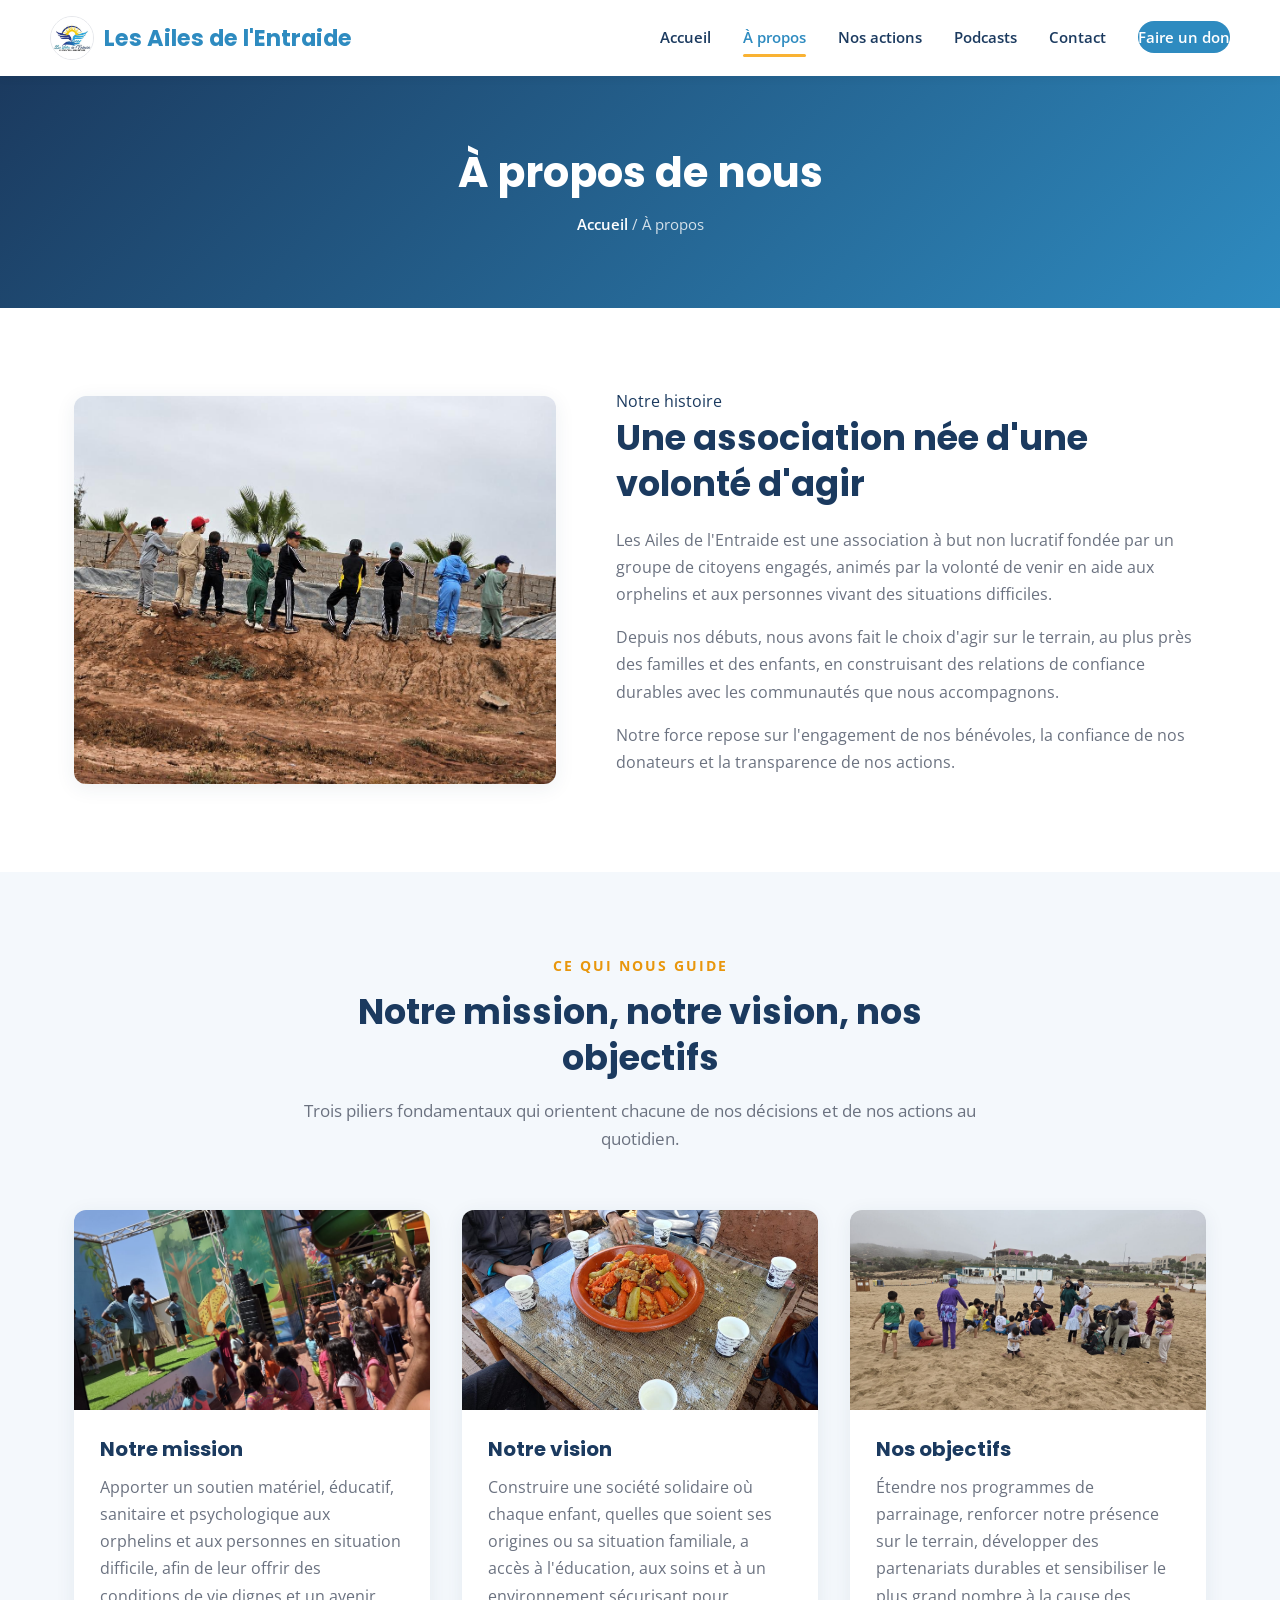
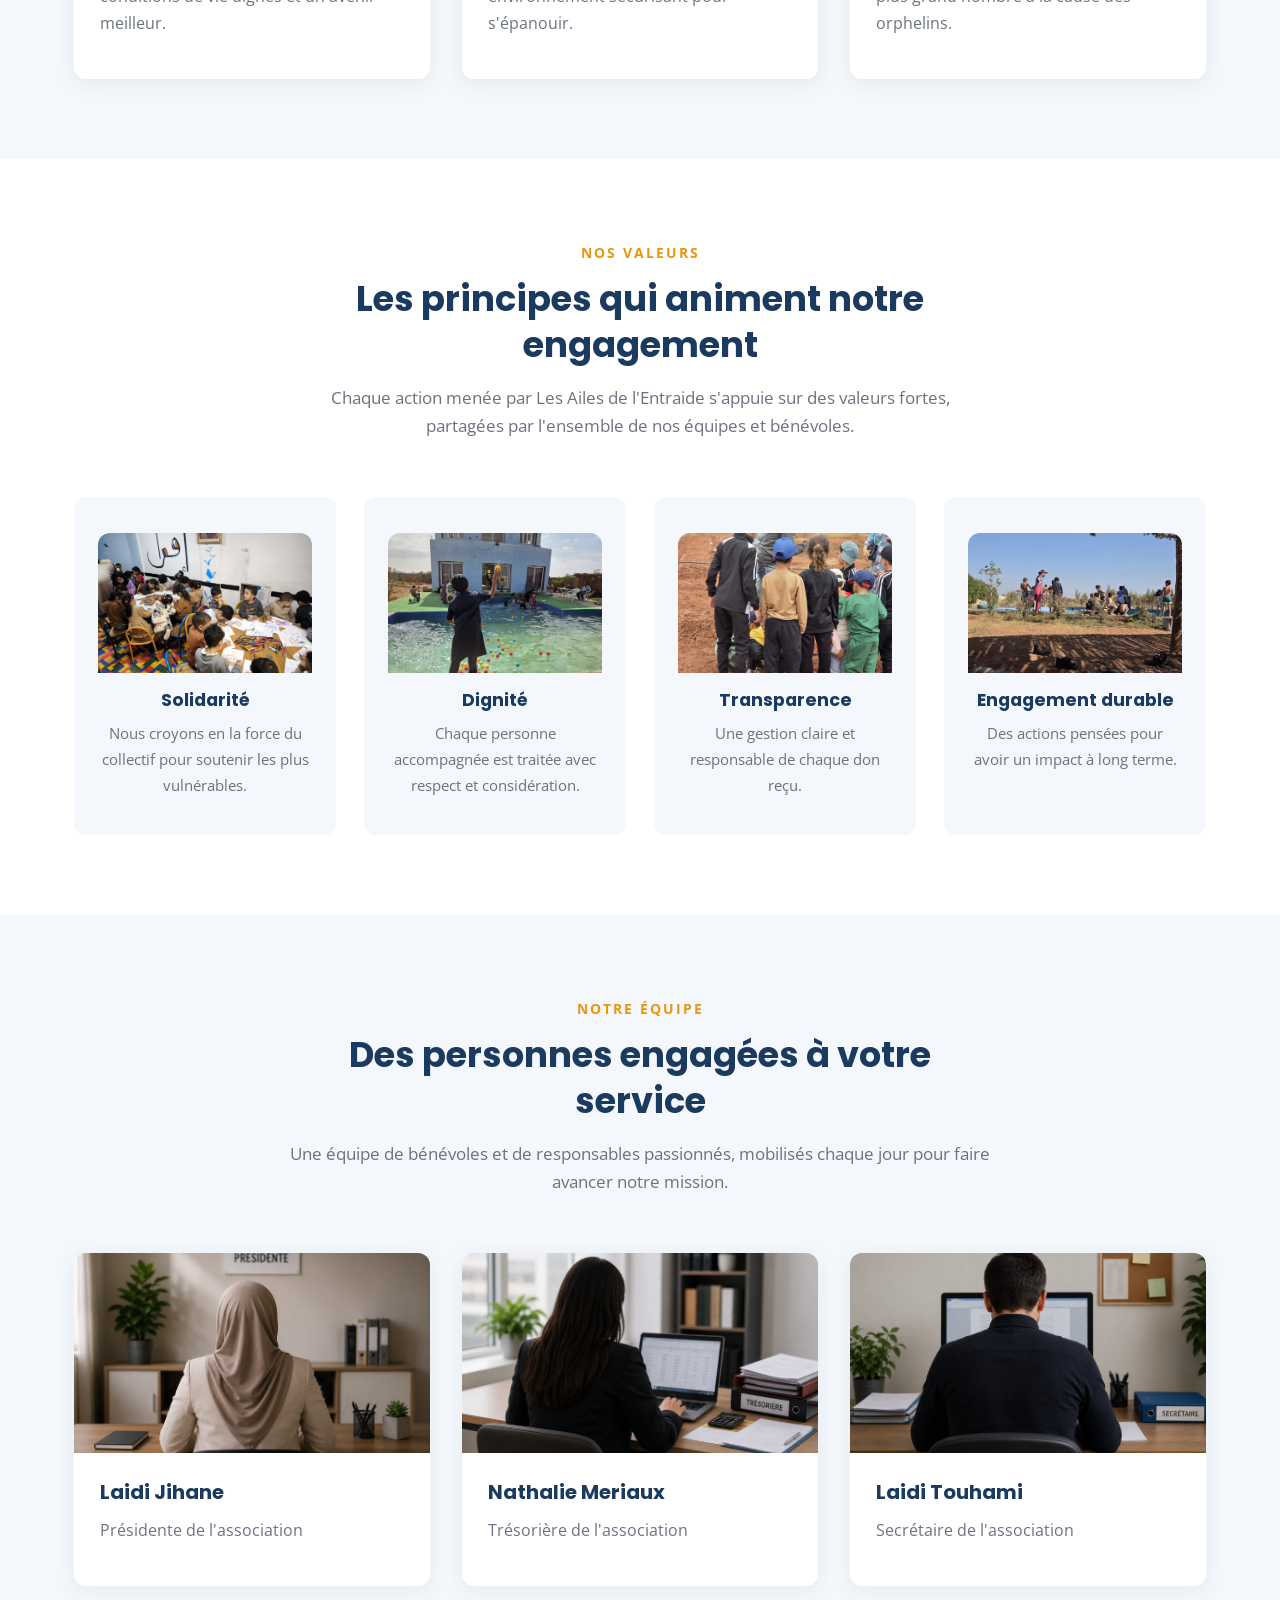
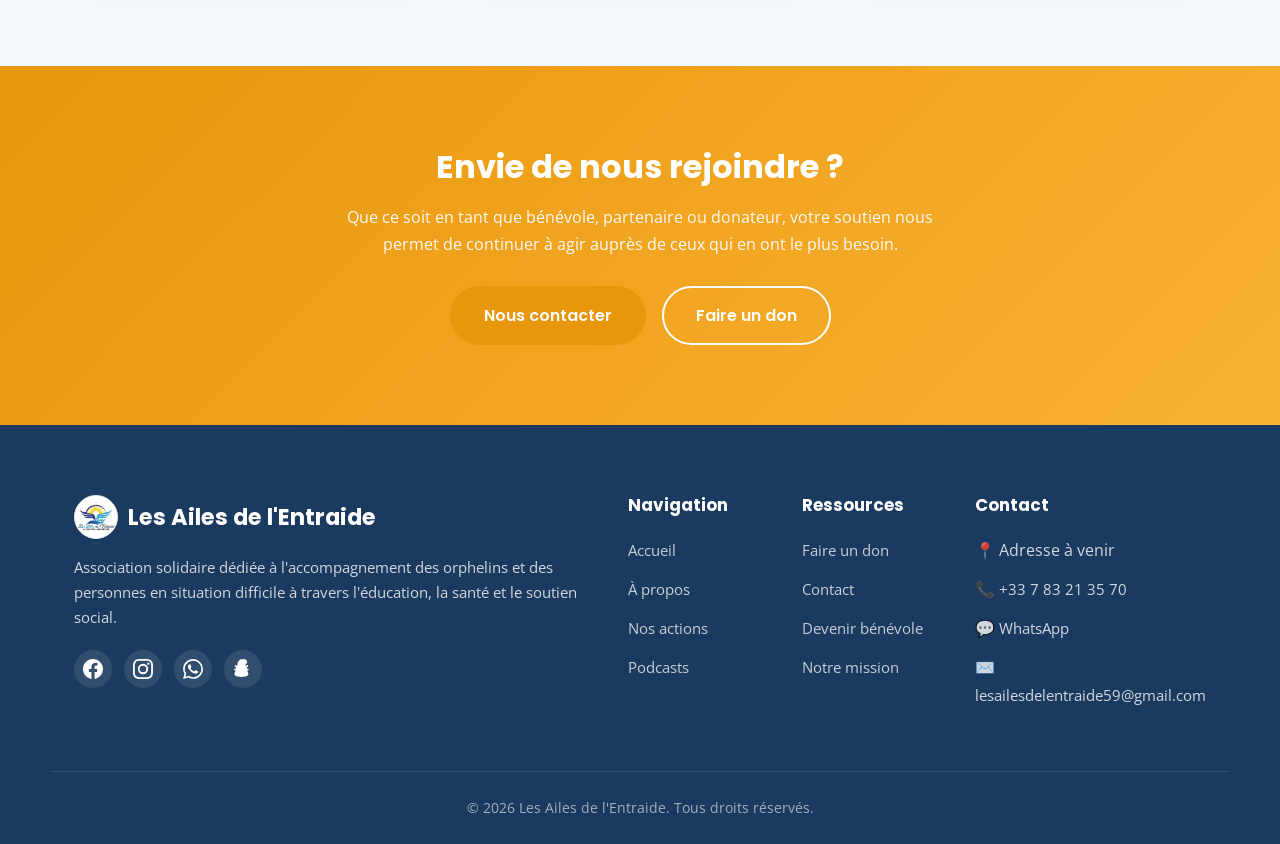
==== a-propos.html @ 65ae9306 "Ajout photos réelles pour les sections mission, vision, objectifs et valeurs Co-Authored-By: Claude " ====
<!DOCTYPE html>
<html lang="fr">
<head>
  <meta charset="UTF-8">
  <meta name="viewport" content="width=device-width, initial-scale=1.0">
  <title>À propos — Les Ailes de l'Entraide</title>
  <meta name="description" content="Découvrez la mission, la vision et les objectifs de l'association Les Ailes de l'Entraide, dédiée à l'aide aux orphelins et aux personnes en difficulté.">
  <link rel="preconnect" href="https://fonts.googleapis.com">
  <link href="https://fonts.googleapis.com/css2?family=Poppins:wght@600;700;800&family=Open+Sans:wght@400;600;700&display=swap" rel="stylesheet">
  <link rel="icon" type="image/jpeg" href="images/logo.jpeg">
  <link rel="stylesheet" href="css/style.css">
</head>
<body>

  <!-- ===== En-tête ===== -->
  <header class="site-header">
    <nav class="navbar container">
      <a href="index.html" class="logo">
        <img src="images/logo.jpeg" alt="Logo Les Ailes de l'Entraide" class="logo-icon">
        <span>Les Ailes de l'<span>Entraide</span></span>
      </a>
      <ul class="nav-menu">
        <li><a href="index.html">Accueil</a></li>
        <li><a href="a-propos.html" class="active">À propos</a></li>
        <li><a href="nos-actions.html">Nos actions</a></li>
        <li><a href="podcasts.html">Podcasts</a></li>
        <li><a href="contact.html">Contact</a></li>
        <li><a href="don.html" class="nav-cta">Faire un don</a></li>
      </ul>
      <button class="nav-toggle" aria-label="Ouvrir le menu">
        <span></span>
        <span></span>
        <span></span>
      </button>
    </nav>
  </header>

  <!-- ===== Bannière de page ===== -->
  <section class="page-header">
    <div class="container">
      <h1>À propos de nous</h1>
      <div class="breadcrumb"><a href="index.html">Accueil</a> / À propos</div>
    </div>
  </section>

  <!-- ===== Présentation ===== -->
  <section>
    <div class="container mission-grid">
      <div class="mission-image">
        <img src="images/enfants-terrain.jpeg" alt="Enfants accompagnés par l'association lors d'une sortie sur le terrain" class="section-img">
      </div>
      <div class="mission-content">
        <span class="eyebrow">Notre histoire</span>
        <h2>Une association née d'une volonté d'agir</h2>
        <p>Les Ailes de l'Entraide est une association à but non lucratif fondée par un groupe de citoyens engagés, animés par la volonté de venir en aide aux orphelins et aux personnes vivant des situations difficiles.</p>
        <p>Depuis nos débuts, nous avons fait le choix d'agir sur le terrain, au plus près des familles et des enfants, en construisant des relations de confiance durables avec les communautés que nous accompagnons.</p>
        <p>Notre force repose sur l'engagement de nos bénévoles, la confiance de nos donateurs et la transparence de nos actions.</p>
      </div>
    </div>
  </section>

  <!-- ===== Mission / Vision / Objectifs ===== -->
  <section class="bg-light">
    <div class="container">
      <div class="section-title">
        <span class="eyebrow">Ce qui nous guide</span>
        <h2>Notre mission, notre vision, nos objectifs</h2>
        <p>Trois piliers fondamentaux qui orientent chacune de nos décisions et de nos actions au quotidien.</p>
      </div>
      <div class="cards-grid">
        <div class="card">
          <img src="images/mission-danialand.jpeg" alt="Notre mission — sortie récréative avec les enfants" class="card-img">
          <div class="card-body">
            <h3>Notre mission</h3>
            <p>Apporter un soutien matériel, éducatif, sanitaire et psychologique aux orphelins et aux personnes en situation difficile, afin de leur offrir des conditions de vie dignes et un avenir meilleur.</p>
          </div>
        </div>
        <div class="card">
          <img src="images/vision-couscous.jpeg" alt="Notre vision — partage d'un repas solidaire" class="card-img">
          <div class="card-body">
            <h3>Notre vision</h3>
            <p>Construire une société solidaire où chaque enfant, quelles que soient ses origines ou sa situation familiale, a accès à l'éducation, aux soins et à un environnement sécurisant pour s'épanouir.</p>
          </div>
        </div>
        <div class="card">
          <img src="images/objectifs-plage.jpeg" alt="Nos objectifs — sortie à la plage avec les enfants" class="card-img">
          <div class="card-body">
            <h3>Nos objectifs</h3>
            <p>Étendre nos programmes de parrainage, renforcer notre présence sur le terrain, développer des partenariats durables et sensibiliser le plus grand nombre à la cause des orphelins.</p>
          </div>
        </div>
      </div>
    </div>
  </section>

  <!-- ===== Nos valeurs ===== -->
  <section>
    <div class="container">
      <div class="section-title">
        <span class="eyebrow">Nos valeurs</span>
        <h2>Les principes qui animent notre engagement</h2>
        <p>Chaque action menée par Les Ailes de l'Entraide s'appuie sur des valeurs fortes, partagées par l'ensemble de nos équipes et bénévoles.</p>
      </div>
      <div class="values-grid">
        <div class="value-card">
          <img src="images/valeur-solidarite.jpeg" alt="Solidarité — enfants réunis" class="value-img">
          <h3>Solidarité</h3>
          <p>Nous croyons en la force du collectif pour soutenir les plus vulnérables.</p>
        </div>
        <div class="value-card">
          <img src="images/valeur-dignite.jpeg" alt="Dignité — enfants profitant d'une journée piscine" class="value-img">
          <h3>Dignité</h3>
          <p>Chaque personne accompagnée est traitée avec respect et considération.</p>
        </div>
        <div class="value-card">
          <img src="images/valeur-transparence.jpeg" alt="Transparence — atelier créatif avec les enfants" class="value-img">
          <h3>Transparence</h3>
          <p>Une gestion claire et responsable de chaque don reçu.</p>
        </div>
        <div class="value-card">
          <img src="images/valeur-engagement.jpeg" alt="Engagement durable — enfants en sortie nature" class="value-img">
          <h3>Engagement durable</h3>
          <p>Des actions pensées pour avoir un impact à long terme.</p>
        </div>
      </div>
    </div>
  </section>

  <!-- ===== Équipe ===== -->
  <section class="bg-light">
    <div class="container">
      <div class="section-title">
        <span class="eyebrow">Notre équipe</span>
        <h2>Des personnes engagées à votre service</h2>
        <p>Une équipe de bénévoles et de responsables passionnés, mobilisés chaque jour pour faire avancer notre mission.</p>
      </div>
      <div class="cards-grid">
        <div class="card">
          <img src="images/presidente.jpeg" alt="Laidi Jihane — Présidente de l'association" class="card-img">
          <div class="card-body">
            <h3>Laidi Jihane</h3>
            <p>Présidente de l'association</p>
          </div>
        </div>
        <div class="card">
          <img src="images/tresoriere.jpeg" alt="Nathalie Meriaux — Trésorière de l'association" class="card-img">
          <div class="card-body">
            <h3>Nathalie Meriaux</h3>
            <p>Trésorière de l'association</p>
          </div>
        </div>
        <div class="card">
          <img src="images/secretaire.jpeg" alt="Laidi Touhami — Secrétaire de l'association" class="card-img">
          <div class="card-body">
            <h3>Laidi Touhami</h3>
            <p>Secrétaire de l'association</p>
          </div>
        </div>
      </div>
    </div>
  </section>

  <!-- ===== CTA ===== -->
  <section class="cta-banner">
    <div class="container">
      <h2>Envie de nous rejoindre ?</h2>
      <p>Que ce soit en tant que bénévole, partenaire ou donateur, votre soutien nous permet de continuer à agir auprès de ceux qui en ont le plus besoin.</p>
      <div class="cta-buttons">
        <a href="contact.html" class="btn btn-primary">Nous contacter</a>
        <a href="don.html" class="btn btn-secondary">Faire un don</a>
      </div>
    </div>
  </section>

  <!-- ===== Pied de page ===== -->
  <footer class="site-footer">
    <div class="container footer-grid">
      <div class="footer-col">
        <a href="index.html" class="logo">
          <img src="images/logo.jpeg" alt="Logo Les Ailes de l'Entraide" class="logo-icon">
          Les Ailes de l'Entraide
        </a>
        <p>Association solidaire dédiée à l'accompagnement des orphelins et des personnes en situation difficile à travers l'éducation, la santé et le soutien social.</p>
        <div class="social-links">
          <a href="https://www.facebook.com/share/1CepRYvT4E/" target="_blank" rel="noopener" aria-label="Facebook" title="Facebook">
            <svg xmlns="http://www.w3.org/2000/svg" viewBox="0 0 24 24" width="20" height="20" fill="currentColor"><path d="M24 12.073C24 5.405 18.627 0 12 0S0 5.405 0 12.073C0 18.1 4.388 23.094 10.125 24v-8.437H7.078v-3.49h3.047V9.41c0-3.025 1.792-4.697 4.533-4.697 1.312 0 2.686.236 2.686.236v2.97h-1.513c-1.491 0-1.956.93-1.956 1.886v2.268h3.328l-.532 3.49h-2.796V24C19.612 23.094 24 18.1 24 12.073z"/></svg>
          </a>
          <a href="https://www.instagram.com/les_saveurs_dorient_by_jihane" target="_blank" rel="noopener" aria-label="Instagram" title="Instagram">
            <svg xmlns="http://www.w3.org/2000/svg" viewBox="0 0 24 24" width="20" height="20" fill="currentColor"><path d="M12 2.163c3.204 0 3.584.012 4.85.07 1.366.062 2.633.334 3.608 1.308.975.975 1.246 2.242 1.308 3.608.058 1.266.07 1.646.07 4.85s-.012 3.584-.07 4.85c-.062 1.366-.334 2.633-1.308 3.608-.975.975-2.242 1.246-3.608 1.308-1.266.058-1.646.07-4.85.07s-3.584-.012-4.85-.07c-1.366-.062-2.633-.334-3.608-1.308-.975-.975-1.246-2.242-1.308-3.608C2.175 15.584 2.163 15.204 2.163 12s.012-3.584.07-4.85c.062-1.366.334-2.633 1.308-3.608C4.516 2.497 5.783 2.226 7.149 2.163 8.415 2.105 8.796 2.163 12 2.163zm0-2.163C8.741 0 8.332.014 7.052.072 5.197.157 3.355.673 2.014 2.014.673 3.355.157 5.197.072 7.052.014 8.332 0 8.741 0 12c0 3.259.014 3.668.072 4.948.085 1.855.601 3.697 1.942 5.038 1.341 1.341 3.183 1.857 5.038 1.942C8.332 23.986 8.741 24 12 24s3.668-.014 4.948-.072c1.855-.085 3.697-.601 5.038-1.942 1.341-1.341 1.857-3.183 1.942-5.038C23.986 15.668 24 15.259 24 12s-.014-3.668-.072-4.948c-.085-1.855-.601-3.697-1.942-5.038C20.645.673 18.803.157 16.948.072 15.668.014 15.259 0 12 0zm0 5.838a6.162 6.162 0 1 0 0 12.324 6.162 6.162 0 0 0 0-12.324zm0 10.162a4 4 0 1 1 0-8 4 4 0 0 1 0 8zm6.406-11.845a1.44 1.44 0 1 0 0 2.881 1.44 1.44 0 0 0 0-2.881z"/></svg>
          </a>
          <a href="https://wa.me/33783213570" target="_blank" rel="noopener" aria-label="WhatsApp" title="WhatsApp">
            <svg xmlns="http://www.w3.org/2000/svg" viewBox="0 0 24 24" width="20" height="20" fill="currentColor"><path d="M17.472 14.382c-.297-.149-1.758-.867-2.03-.967-.273-.099-.471-.148-.67.15-.197.297-.767.966-.94 1.164-.173.199-.347.223-.644.075-.297-.15-1.255-.463-2.39-1.475-.883-.788-1.48-1.761-1.653-2.059-.173-.297-.018-.458.13-.606.134-.133.298-.347.446-.52.149-.174.198-.298.298-.497.099-.198.05-.371-.025-.52-.075-.149-.669-1.612-.916-2.207-.242-.579-.487-.5-.669-.51-.173-.008-.371-.01-.57-.01-.198 0-.52.074-.792.372-.272.297-1.04 1.016-1.04 2.479 0 1.462 1.065 2.875 1.213 3.074.149.198 2.096 3.2 5.077 4.487.709.306 1.262.489 1.694.625.712.227 1.36.195 1.871.118.571-.085 1.758-.719 2.006-1.413.248-.694.248-1.289.173-1.413-.074-.124-.272-.198-.57-.347m-5.421 7.403h-.004a9.87 9.87 0 0 1-5.031-1.378l-.361-.214-3.741.982.998-3.648-.235-.374a9.86 9.86 0 0 1-1.51-5.26c.001-5.45 4.436-9.884 9.888-9.884 2.64 0 5.122 1.03 6.988 2.898a9.825 9.825 0 0 1 2.893 6.994c-.003 5.45-4.437 9.884-9.885 9.884m8.413-18.297A11.815 11.815 0 0 0 12.05 0C5.495 0 .16 5.335.157 11.892c0 2.096.547 4.142 1.588 5.945L.057 24l6.305-1.654a11.882 11.882 0 0 0 5.683 1.448h.005c6.554 0 11.89-5.335 11.893-11.893a11.821 11.821 0 0 0-3.48-8.413z"/></svg>
          </a>
          <a href="https://www.snapchat.com/add/lesailesdelentraide" target="_blank" rel="noopener" aria-label="Snapchat" title="Snapchat">
            <svg xmlns="http://www.w3.org/2000/svg" viewBox="0 0 24 24" width="20" height="20" fill="currentColor"><path d="M12.065.135C6.948.135 5.31 4.322 5.31 6.957c0 .284.017.568.05.85-.214.12-.435.182-.668.182-.467 0-.9-.213-1.234-.6a.608.608 0 0 0-.484-.232.594.594 0 0 0-.35.114c-.48.332-.5.832-.5.999 0 .73.481 1.298 1.43 1.688.083.033.192.063.212.152.03.126-.055.395-.1.532a3.46 3.46 0 0 1-.078.208c-.41 1.003-1.235 1.094-1.666 1.17a2.064 2.064 0 0 0-.311.065c-.418.143-.454.44-.446.575.016.278.226.504.527.588.844.234 1.178.493 1.285.697.047.09.044.172.013.325-.16.788-1.19 2.124-1.19 3.537 0 .36.065.705.198 1.025.644 1.561 2.624 2.35 5.882 2.35.249 0 .5-.007.752-.021.389.247.923.382 1.485.382s1.096-.135 1.485-.382c.252.014.503.021.752.021 3.258 0 5.238-.789 5.882-2.35.133-.32.198-.665.198-1.025 0-1.413-1.03-2.749-1.19-3.537-.031-.153-.034-.235.013-.325.107-.204.44-.463 1.285-.697.301-.084.511-.31.527-.588.008-.135-.028-.432-.446-.575a2.064 2.064 0 0 0-.311-.065c-.431-.076-1.256-.167-1.666-1.17a3.46 3.46 0 0 1-.078-.208c-.045-.137-.13-.406-.1-.532.02-.089.129-.119.212-.152.949-.39 1.43-.958 1.43-1.688 0-.167-.02-.667-.5-.999a.594.594 0 0 0-.35-.114.608.608 0 0 0-.484.232c-.334.387-.767.6-1.234.6-.233 0-.454-.062-.668-.182.033-.282.05-.566.05-.85C18.72 4.322 17.082.135 12.065.135z"/></svg>
          </a>
        </div>
      </div>
      <div class="footer-col">
        <h4>Navigation</h4>
        <ul>
          <li><a href="index.html">Accueil</a></li>
          <li><a href="a-propos.html">À propos</a></li>
          <li><a href="nos-actions.html">Nos actions</a></li>
          <li><a href="podcasts.html">Podcasts</a></li>
        </ul>
      </div>
      <div class="footer-col">
        <h4>Ressources</h4>
        <ul>
          <li><a href="don.html">Faire un don</a></li>
          <li><a href="contact.html">Contact</a></li>
          <li><a href="contact.html">Devenir bénévole</a></li>
          <li><a href="a-propos.html">Notre mission</a></li>
        </ul>
      </div>
      <div class="footer-col">
        <h4>Contact</h4>
        <ul>
          <li>📍 Adresse à venir</li>
          <li>📞 <a href="tel:+33783213570" style="color:inherit;">+33 7 83 21 35 70</a></li>
          <li>💬 <a href="https://wa.me/33783213570" target="_blank" rel="noopener" style="color:inherit;">WhatsApp</a></li>
          <li>✉️ <a href="mailto:lesailesdelentraide59@gmail.com" style="color:inherit;">lesailesdelentraide59@gmail.com</a></li>
        </ul>
      </div>
    </div>
    <div class="container footer-bottom">
      © 2026 Les Ailes de l'Entraide. Tous droits réservés.
    </div>
  </footer>

  <script src="js/main.js"></script>
</body>
</html>
---- css/style.css ----
/* ===========================
   Les Ailes de l'Entraide - Stylesheet
   =========================== */

:root {
  --color-primary: #2E8BC0;
  --color-primary-dark: #1F6FA0;
  --color-secondary: #F9B233;
  --color-accent: #E8960C;
  --color-dark: #1B3A5F;
  --color-light: #F4F8FC;
  --color-white: #FFFFFF;
  --color-gray: #6B7280;
  --color-border: #E5E7EB;

  --font-heading: 'Poppins', 'Segoe UI', Arial, sans-serif;
  --font-body: 'Open Sans', 'Segoe UI', Arial, sans-serif;

  --radius: 12px;
  --shadow: 0 4px 20px rgba(38, 70, 83, 0.08);
  --shadow-hover: 0 8px 30px rgba(38, 70, 83, 0.15);
  --transition: all 0.3s ease;

  --container-width: 1180px;
}

/* ===== Reset ===== */
* {
  margin: 0;
  padding: 0;
  box-sizing: border-box;
}

html {
  scroll-behavior: smooth;
}

body {
  font-family: var(--font-body);
  color: var(--color-dark);
  line-height: 1.7;
  background-color: var(--color-white);
  overflow-x: hidden;
}

img {
  max-width: 100%;
  display: block;
}

a {
  text-decoration: none;
  color: var(--color-primary);
}

ul {
  list-style: none;
}

.container {
  max-width: var(--container-width);
  margin: 0 auto;
  padding: 0 24px;
}

h1, h2, h3, h4 {
  font-family: var(--font-heading);
  font-weight: 700;
  line-height: 1.3;
  color: var(--color-dark);
}

section {
  padding: 80px 0;
}

/* ===== Boutons ===== */
.btn {
  display: inline-block;
  padding: 14px 32px;
  border-radius: 50px;
  font-family: var(--font-heading);
  font-weight: 600;
  font-size: 1rem;
  text-align: center;
  border: 2px solid transparent;
  cursor: pointer;
  transition: var(--transition);
}

.btn-primary {
  background-color: var(--color-accent);
  color: var(--color-white);
}

.btn-primary:hover {
  background-color: #CE8400;
  transform: translateY(-3px);
  box-shadow: var(--shadow-hover);
}

.btn-secondary {
  background-color: transparent;
  border-color: var(--color-white);
  color: var(--color-white);
}

.btn-secondary:hover {
  background-color: var(--color-white);
  color: var(--color-primary);
  transform: translateY(-3px);
}

.btn-outline {
  background-color: transparent;
  border-color: var(--color-primary);
  color: var(--color-primary);
}

.btn-outline:hover {
  background-color: var(--color-primary);
  color: var(--color-white);
}

.btn-block {
  width: 100%;
}

/* ===== En-tête / Navigation ===== */
.site-header {
  position: sticky;
  top: 0;
  z-index: 1000;
  background-color: rgba(255, 255, 255, 0.97);
  backdrop-filter: blur(6px);
  box-shadow: 0 2px 10px rgba(0, 0, 0, 0.05);
}

.navbar {
  display: flex;
  align-items: center;
  justify-content: space-between;
  padding: 16px 0;
}

.logo {
  display: flex;
  align-items: center;
  gap: 10px;
  font-family: var(--font-heading);
  font-weight: 700;
  font-size: 1.4rem;
  color: var(--color-dark);
}

.logo-icon {
  display: flex;
  align-items: center;
  justify-content: center;
  width: 44px;
  height: 44px;
  border-radius: 50%;
  background: linear-gradient(135deg, var(--color-primary), var(--color-secondary));
  color: var(--color-white);
  font-size: 1.4rem;
  flex-shrink: 0;
}

img.logo-icon {
  background: var(--color-white);
  object-fit: cover;
  object-position: center 35%;
  border: 1px solid var(--color-border);
}

.logo span {
  color: var(--color-primary);
}

.nav-menu {
  display: flex;
  gap: 32px;
  align-items: center;
}

.nav-menu a {
  color: var(--color-dark);
  font-weight: 600;
  font-size: 0.95rem;
  position: relative;
  padding: 6px 0;
  transition: var(--transition);
}

.nav-menu a:hover,
.nav-menu a.active {
  color: var(--color-primary);
}

.nav-menu a.active::after {
  content: '';
  position: absolute;
  bottom: -4px;
  left: 0;
  width: 100%;
  height: 3px;
  background-color: var(--color-secondary);
  border-radius: 2px;
}

.nav-cta {
  background-color: var(--color-primary);
  color: var(--color-white) !important;
  padding: 10px 24px;
  border-radius: 50px;
}

.nav-cta:hover {
  background-color: var(--color-primary-dark);
}

.nav-toggle {
  display: none;
  flex-direction: column;
  gap: 5px;
  cursor: pointer;
  background: none;
  border: none;
  padding: 8px;
}

.nav-toggle span {
  display: block;
  width: 26px;
  height: 3px;
  background-color: var(--color-dark);
  border-radius: 2px;
  transition: var(--transition);
}

/* ===== Hero ===== */
.hero {
  background: linear-gradient(135deg, var(--color-dark) 0%, var(--color-primary) 100%);
  color: var(--color-white);
  padding: 100px 0;
  position: relative;
  overflow: hidden;
}

.hero .container {
  display: grid;
  grid-template-columns: 1.1fr 0.9fr;
  gap: 60px;
  align-items: center;
}

.hero-content .tagline {
  display: inline-block;
  background-color: rgba(255, 255, 255, 0.15);
  padding: 6px 18px;
  border-radius: 50px;
  font-size: 0.85rem;
  font-weight: 600;
  letter-spacing: 1px;
  text-transform: uppercase;
  margin-bottom: 20px;
}

.hero-content h1 {
  font-size: 3rem;
  color: var(--color-white);
  margin-bottom: 20px;
}

.hero-content p {
  font-size: 1.1rem;
  opacity: 0.9;
  margin-bottom: 32px;
  max-width: 520px;
}

.hero-buttons {
  display: flex;
  gap: 16px;
  flex-wrap: wrap;
}

.hero-image .img-placeholder {
  aspect-ratio: 4/3;
}

/* ===== Images réelles ===== */
.hero-img {
  width: 100%;
  aspect-ratio: 4/3;
  object-fit: cover;
  border-radius: var(--radius);
  box-shadow: var(--shadow-hover);
}

.section-img {
  width: 100%;
  height: 100%;
  min-height: 320px;
  object-fit: cover;
  border-radius: var(--radius);
  box-shadow: var(--shadow);
}

.card-img {
  width: 100%;
  height: 200px;
  object-fit: cover;
}

/* ===== Espace réservé aux images ===== */
.img-placeholder {
  width: 100%;
  background-color: #E8F0F6;
  border: 2px dashed #B7CBDC;
  border-radius: var(--radius);
  display: flex;
  flex-direction: column;
  align-items: center;
  justify-content: center;
  text-align: center;
  color: var(--color-gray);
  font-family: var(--font-heading);
  font-weight: 600;
  font-size: 0.95rem;
  min-height: 220px;
  padding: 20px;
  gap: 10px;
}

.img-placeholder .icon {
  font-size: 2.2rem;
  opacity: 0.6;
}

.hero .img-placeholder {
  background-color: rgba(255, 255, 255, 0.1);
  border-color: rgba(255, 255, 255, 0.35);
  color: rgba(255, 255, 255, 0.85);
}

/* ===== Section titre ===== */
.section-title {
  text-align: center;
  max-width: 700px;
  margin: 0 auto 56px;
}

.section-title .eyebrow {
  display: inline-block;
  color: var(--color-accent);
  font-weight: 700;
  text-transform: uppercase;
  letter-spacing: 2px;
  font-size: 0.85rem;
  margin-bottom: 12px;
}

.section-title h2 {
  font-size: 2.2rem;
  margin-bottom: 16px;
}

.section-title p {
  color: var(--color-gray);
  font-size: 1.05rem;
}

.bg-light {
  background-color: var(--color-light);
}

/* ===== Section Mission / À propos résumé ===== */
.mission-grid {
  display: grid;
  grid-template-columns: 0.9fr 1.1fr;
  gap: 60px;
  align-items: center;
}

.mission-content h2 {
  font-size: 2.2rem;
  margin-bottom: 20px;
}

.mission-content p {
  color: var(--color-gray);
  margin-bottom: 16px;
}

/* ===== Cartes statistiques ===== */
.stats {
  background-color: var(--color-primary);
  color: var(--color-white);
}

.stats-grid {
  display: grid;
  grid-template-columns: repeat(4, 1fr);
  gap: 30px;
  text-align: center;
}

.stat-item .stat-number {
  font-family: var(--font-heading);
  font-size: 2.6rem;
  font-weight: 700;
  margin-bottom: 8px;
}

.stat-item .stat-label {
  font-size: 0.95rem;
  opacity: 0.9;
}

/* ===== Cartes / Grilles génériques ===== */
.cards-grid {
  display: grid;
  grid-template-columns: repeat(3, 1fr);
  gap: 32px;
}

.card {
  background-color: var(--color-white);
  border-radius: var(--radius);
  overflow: hidden;
  box-shadow: var(--shadow);
  transition: var(--transition);
  display: flex;
  flex-direction: column;
}

.card:hover {
  transform: translateY(-6px);
  box-shadow: var(--shadow-hover);
}

.card-body {
  padding: 26px;
  flex: 1;
  display: flex;
  flex-direction: column;
}

.card-body h3 {
  font-size: 1.25rem;
  margin-bottom: 12px;
}

.card-body p {
  color: var(--color-gray);
  flex: 1;
  margin-bottom: 16px;
}

.card .img-placeholder {
  border-radius: 0;
  border-width: 0 0 2px 0;
  min-height: 180px;
}

.card-link {
  font-weight: 700;
  color: var(--color-primary);
}

.card-link::after {
  content: ' →';
}

/* ===== Valeurs / icônes ===== */
.values-grid {
  display: grid;
  grid-template-columns: repeat(4, 1fr);
  gap: 28px;
}

.value-card {
  text-align: center;
  padding: 36px 24px;
  border-radius: var(--radius);
  background-color: var(--color-light);
  transition: var(--transition);
}

.value-card:hover {
  background-color: var(--color-white);
  box-shadow: var(--shadow);
  transform: translateY(-4px);
}

.value-icon {
  width: 64px;
  height: 64px;
  border-radius: 50%;
  background: linear-gradient(135deg, var(--color-primary), var(--color-secondary));
  color: var(--color-white);
  display: flex;
  align-items: center;
  justify-content: center;
  font-size: 1.8rem;
  margin: 0 auto 18px;
}

.value-card h3 {
  font-size: 1.1rem;
  margin-bottom: 10px;
}

.value-card p {
  color: var(--color-gray);
  font-size: 0.95rem;
}

/* ===== Podcasts ===== */
.podcast-grid {
  display: grid;
  grid-template-columns: repeat(auto-fit, minmax(280px, 1fr));
  gap: 28px;
}

.podcast-card {
  background-color: var(--color-white);
  border-radius: var(--radius);
  box-shadow: var(--shadow);
  overflow: hidden;
  transition: var(--transition);
  display: flex;
  flex-direction: column;
}

.podcast-card:hover {
  transform: translateY(-6px);
  box-shadow: var(--shadow-hover);
}

.podcast-cover {
  aspect-ratio: 1/1;
  background-color: #E8F0F6;
  border: 2px dashed #B7CBDC;
  display: flex;
  flex-direction: column;
  align-items: center;
  justify-content: center;
  color: var(--color-gray);
  font-family: var(--font-heading);
  font-weight: 600;
  gap: 10px;
}

.podcast-cover .icon {
  font-size: 2.4rem;
  opacity: 0.6;
}

.podcast-info {
  padding: 22px;
}

.podcast-info .episode-tag {
  display: inline-block;
  background-color: var(--color-light);
  color: var(--color-primary);
  font-size: 0.78rem;
  font-weight: 700;
  text-transform: uppercase;
  letter-spacing: 1px;
  padding: 4px 12px;
  border-radius: 50px;
  margin-bottom: 10px;
}

.podcast-info h3 {
  font-size: 1.1rem;
  margin-bottom: 8px;
}

.podcast-info p {
  color: var(--color-gray);
  font-size: 0.92rem;
  margin-bottom: 14px;
}

.podcast-player {
  display: flex;
  align-items: center;
  gap: 12px;
  background-color: var(--color-light);
  border-radius: 50px;
  padding: 10px 16px;
  color: var(--color-gray);
  font-size: 0.85rem;
}

.podcast-player .play-btn {
  width: 32px;
  height: 32px;
  border-radius: 50%;
  background-color: var(--color-primary);
  color: var(--color-white);
  display: flex;
  align-items: center;
  justify-content: center;
  flex-shrink: 0;
  font-size: 0.8rem;
}

.podcast-player .progress-bar {
  flex: 1;
  height: 4px;
  background-color: #D8E6F2;
  border-radius: 2px;
  overflow: hidden;
}

.podcast-player .progress-bar span {
  display: block;
  width: 0%;
  height: 100%;
  background-color: var(--color-primary);
}

/* ===== Page header (bannière interne) ===== */
.page-header {
  background: linear-gradient(135deg, var(--color-dark) 0%, var(--color-primary) 100%);
  color: var(--color-white);
  padding: 70px 0;
  text-align: center;
}

.page-header h1 {
  color: var(--color-white);
  font-size: 2.6rem;
  margin-bottom: 12px;
}

.breadcrumb {
  color: rgba(255, 255, 255, 0.8);
  font-size: 0.95rem;
}

.breadcrumb a {
  color: var(--color-white);
  font-weight: 600;
}

/* ===== Timeline (Nos actions) ===== */
.timeline {
  display: flex;
  flex-direction: column;
  gap: 60px;
}

.timeline-item {
  display: grid;
  grid-template-columns: 1fr 1fr;
  gap: 50px;
  align-items: center;
}

.timeline-item:nth-child(even) .timeline-text {
  order: 2;
}

.timeline-text .tag {
  display: inline-block;
  background-color: var(--color-secondary);
  color: var(--color-white);
  font-weight: 700;
  font-size: 0.8rem;
  text-transform: uppercase;
  letter-spacing: 1px;
  padding: 5px 14px;
  border-radius: 50px;
  margin-bottom: 14px;
}

.timeline-text h3 {
  font-size: 1.6rem;
  margin-bottom: 14px;
}

.timeline-text p {
  color: var(--color-gray);
  margin-bottom: 16px;
}

.timeline-text ul {
  color: var(--color-gray);
}

.timeline-text ul li {
  margin-bottom: 8px;
  padding-left: 26px;
  position: relative;
}

.timeline-text ul li::before {
  content: '✓';
  position: absolute;
  left: 0;
  color: var(--color-primary);
  font-weight: 700;
}

/* ===== Don / Donation ===== */
.donate-options {
  display: grid;
  grid-template-columns: repeat(3, 1fr);
  gap: 24px;
  margin-bottom: 40px;
}

.donate-amount {
  background-color: var(--color-white);
  border: 2px solid var(--color-border);
  border-radius: var(--radius);
  padding: 30px 20px;
  text-align: center;
  cursor: pointer;
  transition: var(--transition);
}

.donate-amount:hover,
.donate-amount.selected {
  border-color: var(--color-primary);
  background-color: #EAF4FB;
}

.donate-amount .amount {
  font-family: var(--font-heading);
  font-size: 1.8rem;
  font-weight: 700;
  color: var(--color-primary);
  margin-bottom: 6px;
}

.donate-amount .amount-desc {
  color: var(--color-gray);
  font-size: 0.9rem;
}

.donate-methods {
  display: grid;
  grid-template-columns: repeat(3, 1fr);
  gap: 24px;
}

.method-card {
  background-color: var(--color-light);
  border-radius: var(--radius);
  padding: 30px;
  text-align: center;
}

.method-card .value-icon {
  margin-bottom: 16px;
}

.method-card h3 {
  margin-bottom: 10px;
  font-size: 1.1rem;
}

.method-card p {
  color: var(--color-gray);
  font-size: 0.92rem;
  margin-bottom: 4px;
}

.method-card .detail {
  font-weight: 700;
  color: var(--color-dark);
  word-break: break-word;
}

.donate-form-wrapper {
  background-color: var(--color-light);
  border-radius: var(--radius);
  padding: 50px;
}

/* ===== Formulaires ===== */
.form-grid {
  display: grid;
  grid-template-columns: 1fr 1fr;
  gap: 20px;
}

.form-group {
  margin-bottom: 22px;
}

.form-group.full {
  grid-column: 1 / -1;
}

.form-group label {
  display: block;
  font-weight: 700;
  margin-bottom: 8px;
  font-size: 0.95rem;
}

.form-group input,
.form-group select,
.form-group textarea {
  width: 100%;
  padding: 14px 16px;
  border: 1px solid var(--color-border);
  border-radius: 8px;
  font-family: var(--font-body);
  font-size: 1rem;
  background-color: var(--color-white);
  transition: var(--transition);
}

.form-group input:focus,
.form-group select:focus,
.form-group textarea:focus {
  outline: none;
  border-color: var(--color-primary);
  box-shadow: 0 0 0 3px rgba(42, 157, 143, 0.15);
}

.form-group textarea {
  resize: vertical;
  min-height: 140px;
}

.radio-group {
  display: flex;
  gap: 24px;
  flex-wrap: wrap;
}

.radio-option {
  display: flex;
  align-items: center;
  gap: 8px;
  font-weight: 600;
  cursor: pointer;
}

.radio-option input {
  width: auto;
}

.form-note {
  background-color: #EAF4FB;
  border-left: 4px solid var(--color-primary);
  border-radius: 8px;
  padding: 16px 20px;
  margin-bottom: 24px;
  color: var(--color-dark);
  font-size: 0.95rem;
}

.form-success {
  display: none;
  background-color: #E6F4EA;
  border-left: 4px solid var(--color-primary);
  color: var(--color-primary-dark);
  padding: 16px 20px;
  border-radius: 8px;
  margin-bottom: 20px;
  font-weight: 600;
}

.form-success.show {
  display: block;
}

/* ===== Contact ===== */
.contact-grid {
  display: grid;
  grid-template-columns: 0.9fr 1.1fr;
  gap: 50px;
}

.contact-info-card {
  background-color: var(--color-dark);
  color: var(--color-white);
  border-radius: var(--radius);
  padding: 40px;
}

.contact-info-card h3 {
  color: var(--color-white);
  margin-bottom: 24px;
}

.contact-info-item {
  display: flex;
  gap: 16px;
  margin-bottom: 26px;
}

.contact-info-item .icon {
  width: 46px;
  height: 46px;
  border-radius: 50%;
  background-color: rgba(255, 255, 255, 0.1);
  display: flex;
  align-items: center;
  justify-content: center;
  flex-shrink: 0;
  font-size: 1.2rem;
}

.contact-info-item h4 {
  color: var(--color-white);
  font-size: 1rem;
  margin-bottom: 4px;
}

.contact-info-item p,
.contact-info-item a {
  color: rgba(255, 255, 255, 0.75);
  font-size: 0.92rem;
}

.social-links {
  display: flex;
  gap: 12px;
  margin-top: 30px;
}

.social-links a {
  width: 42px;
  height: 42px;
  border-radius: 50%;
  background-color: rgba(255, 255, 255, 0.1);
  color: var(--color-white);
  display: flex;
  align-items: center;
  justify-content: center;
  transition: var(--transition);
}

.social-links a:hover {
  background-color: var(--color-secondary);
  transform: translateY(-3px);
}

.footer-col .social-links {
  margin-top: 20px;
}

.footer-col .social-links a {
  width: 38px;
  height: 38px;
  font-size: 0.95rem;
}

.map-placeholder {
  margin-top: 30px;
}

/* ===== CTA bannière ===== */
.cta-banner {
  background: linear-gradient(135deg, var(--color-accent), var(--color-secondary));
  color: var(--color-white);
  text-align: center;
}

.cta-banner h2 {
  color: var(--color-white);
  font-size: 2rem;
  margin-bottom: 16px;
}

.cta-banner p {
  margin-bottom: 28px;
  opacity: 0.95;
  max-width: 600px;
  margin-left: auto;
  margin-right: auto;
}

.cta-buttons {
  display: flex;
  gap: 16px;
  justify-content: center;
  flex-wrap: wrap;
}

/* ===== Pied de page ===== */
.site-footer {
  background-color: var(--color-dark);
  color: rgba(255, 255, 255, 0.8);
  padding: 70px 0 0;
}

.footer-grid {
  display: grid;
  grid-template-columns: 2fr 0.6fr 0.6fr 0.8fr;
  gap: 10px;
  padding-bottom: 50px;
  border-bottom: 1px solid rgba(255, 255, 255, 0.1);
}

.footer-col .logo {
  color: var(--color-white);
  margin-bottom: 16px;
}

.footer-col p {
  font-size: 0.92rem;
  line-height: 1.7;
}

.footer-col h4 {
  color: var(--color-white);
  font-size: 1.05rem;
  margin-bottom: 20px;
}

.footer-col ul li {
  margin-bottom: 12px;
}

.footer-col ul a {
  color: rgba(255, 255, 255, 0.75);
  font-size: 0.92rem;
  transition: var(--transition);
}

.footer-col ul a:hover {
  color: var(--color-secondary);
}

.footer-bottom {
  text-align: center;
  padding: 24px 0;
  font-size: 0.88rem;
  color: rgba(255, 255, 255, 0.6);
}

/* ===== Responsive ===== */
@media (max-width: 992px) {
  .hero .container,
  .mission-grid,
  .contact-grid {
    grid-template-columns: 1fr;
  }

  .hero-image {
    order: -1;
  }

  .cards-grid,
  .values-grid,
  .stats-grid,
  .donate-options,
  .donate-methods {
    grid-template-columns: repeat(2, 1fr);
  }

  .timeline-item,
  .timeline-item:nth-child(even) .timeline-text {
    grid-template-columns: 1fr;
    order: initial;
  }

  .timeline-item .timeline-image {
    order: -1;
  }

  .footer-grid {
    grid-template-columns: repeat(2, 1fr);
  }
}

@media (max-width: 768px) {
  section {
    padding: 56px 0;
  }

  .nav-menu {
    position: absolute;
    top: 100%;
    left: 0;
    right: 0;
    background-color: var(--color-white);
    flex-direction: column;
    align-items: flex-start;
    padding: 20px 24px;
    gap: 18px;
    box-shadow: var(--shadow);
    transform: translateY(-150%);
    opacity: 0;
    visibility: hidden;
    transition: var(--transition);
  }

  .nav-menu.open {
    transform: translateY(0);
    opacity: 1;
    visibility: visible;
  }

  .nav-toggle {
    display: flex;
  }

  .hero-content h1 {
    font-size: 2.2rem;
  }

  .cards-grid,
  .values-grid,
  .stats-grid,
  .donate-options,
  .donate-methods,
  .form-grid {
    grid-template-columns: 1fr;
  }

  .form-group.full {
    grid-column: 1;
  }

  .donate-form-wrapper {
    padding: 30px 20px;
  }

  .section-title h2 {
    font-size: 1.7rem;
  }

  .hero {
    padding: 60px 0;
  }

  .hero-content h1 {
    font-size: 1.8rem;
  }

  .hero-content p {
    font-size: 1rem;
  }

  .page-header {
    padding: 50px 0;
  }

  .page-header h1 {
    font-size: 1.8rem;
  }

  .logo {
    font-size: 1.1rem;
  }

  .logo-icon {
    width: 36px;
    height: 36px;
  }

  .nav-menu {
    z-index: 999;
  }

  .footer-grid {
    grid-template-columns: 1fr;
    gap: 30px;
  }

  .footer-col {
    text-align: center;
  }

  .footer-col .social-links {
    justify-content: center;
  }

  .footer-col .logo {
    justify-content: center;
  }

  .section-img {
    min-height: 220px;
  }

  .cta-banner h2 {
    font-size: 1.5rem;
  }

  .stat-item .stat-number {
    font-size: 2rem;
  }

  .value-icon {
    width: 56px;
    height: 56px;
  }

  .value-icon svg {
    width: 50px !important;
    height: 50px !important;
  }

  .value-card {
    padding: 24px 16px;
  }

  .contact-info-card {
    padding: 28px 20px;
  }

  .timeline-text h3 {
    font-size: 1.3rem;
  }

  .btn {
    padding: 12px 24px;
    font-size: 0.9rem;
  }

  .donate-form-wrapper {
    padding: 24px 16px;
  }

  .method-card {
    padding: 24px 16px;
  }
}

@media (max-width: 480px) {
  .container {
    padding: 0 16px;
  }

  section {
    padding: 40px 0;
  }

  .hero {
    padding: 40px 0;
  }

  .hero-content h1 {
    font-size: 1.5rem;
  }

  .hero-buttons {
    flex-direction: column;
    align-items: stretch;
  }

  .hero-buttons .btn {
    text-align: center;
  }

  .section-title {
    margin-bottom: 32px;
  }

  .section-title h2 {
    font-size: 1.4rem;
  }

  .section-title p {
    font-size: 0.95rem;
  }

  .page-header {
    padding: 36px 0;
  }

  .page-header h1 {
    font-size: 1.5rem;
  }

  .logo {
    font-size: 0.95rem;
    gap: 6px;
  }

  .logo-icon {
    width: 32px;
    height: 32px;
  }

  .stat-item .stat-number {
    font-size: 1.6rem;
  }

  .stat-item .stat-label {
    font-size: 0.82rem;
  }

  .cta-banner h2 {
    font-size: 1.3rem;
  }

  .cta-banner p {
    font-size: 0.9rem;
  }

  .cta-buttons {
    flex-direction: column;
    align-items: stretch;
  }

  .cta-buttons .btn {
    text-align: center;
  }

  .timeline {
    gap: 40px;
  }

  .timeline-item {
    gap: 24px;
  }

  .timeline-text h3 {
    font-size: 1.15rem;
  }

  .card-body {
    padding: 18px;
  }

  .card-body h3 {
    font-size: 1.1rem;
  }

  .podcast-info {
    padding: 16px;
  }

  .section-img {
    min-height: 180px;
  }

  .value-icon {
    width: 48px;
    height: 48px;
  }

  .value-icon svg {
    width: 42px !important;
    height: 42px !important;
  }

  .footer-bottom {
    font-size: 0.8rem;
  }

  .donate-amount .amount {
    font-size: 1.4rem;
  }

  .radio-group {
    flex-direction: column;
    gap: 12px;
  }
}

/* ===== Images galerie et valeurs ===== */
.gallery-img {
  width: 100%;
  height: 200px;
  object-fit: cover;
  border-radius: var(--radius);
}

.value-img {
  width: 100%;
  height: 140px;
  object-fit: cover;
  border-radius: var(--radius) var(--radius) 0 0;
  margin-bottom: 16px;
}

@media (max-width: 480px) {
  .gallery-img {
    height: 180px;
  }

  .value-img {
    height: 120px;
  }
}

/* ===== Galerie responsive (override inline styles) ===== */
@media (max-width: 992px) {
  .cards-grid[style*="repeat(4"] {
    grid-template-columns: repeat(2, 1fr) !important;
  }
}

@media (max-width: 480px) {
  .cards-grid[style*="repeat(4"] {
    grid-template-columns: 1fr !important;
  }
}

/* ===== Animations d'apparition ===== */
@keyframes fadeInUp {
  from {
    opacity: 0;
    transform: translateY(40px);
  }
  to {
    opacity: 1;
    transform: translateY(0);
  }
}

@keyframes fadeInLeft {
  from {
    opacity: 0;
    transform: translateX(-40px);
  }
  to {
    opacity: 1;
    transform: translateX(0);
  }
}

@keyframes fadeInRight {
  from {
    opacity: 0;
    transform: translateX(40px);
  }
  to {
    opacity: 1;
    transform: translateX(0);
  }
}

@keyframes scaleIn {
  from {
    opacity: 0;
    transform: scale(0.85);
  }
  to {
    opacity: 1;
    transform: scale(1);
  }
}

@keyframes fadeIn {
  from { opacity: 0; }
  to { opacity: 1; }
}

.hero-content {
  animation: fadeInLeft 1s ease-out;
}

.hero-image {
  animation: fadeInRight 1s ease-out 0.2s both;
}

.animate-on-scroll {
  opacity: 0;
  transform: translateY(30px);
  transition: opacity 0.7s ease-out, transform 0.7s ease-out;
}

.animate-on-scroll.animated {
  opacity: 1;
  transform: translateY(0);
}

.stat-item {
  transition: transform 0.3s ease, box-shadow 0.3s ease;
}

.stat-item:hover {
  transform: translateY(-5px);
}

.card {
  transition: transform 0.3s ease, box-shadow 0.3s ease;
}

.card:hover {
  transform: translateY(-8px);
  box-shadow: var(--shadow-hover);
}

.value-card {
  transition: transform 0.3s ease, box-shadow 0.3s ease;
}

.value-card:hover {
  transform: translateY(-6px);
  box-shadow: var(--shadow-hover);
}

.btn {
  transition: all 0.3s ease;
}

.btn:hover {
  transform: translateY(-2px);
}

.timeline-item {
  transition: transform 0.3s ease;
}

.timeline-item:hover {
  transform: scale(1.01);
}

.section-img {
  transition: transform 0.5s ease;
}

.section-img:hover {
  transform: scale(1.03);
}

.site-header {
  transition: background-color 0.3s ease, box-shadow 0.3s ease;
}

.site-header.scrolled {
  box-shadow: 0 2px 20px rgba(0,0,0,0.1);
}
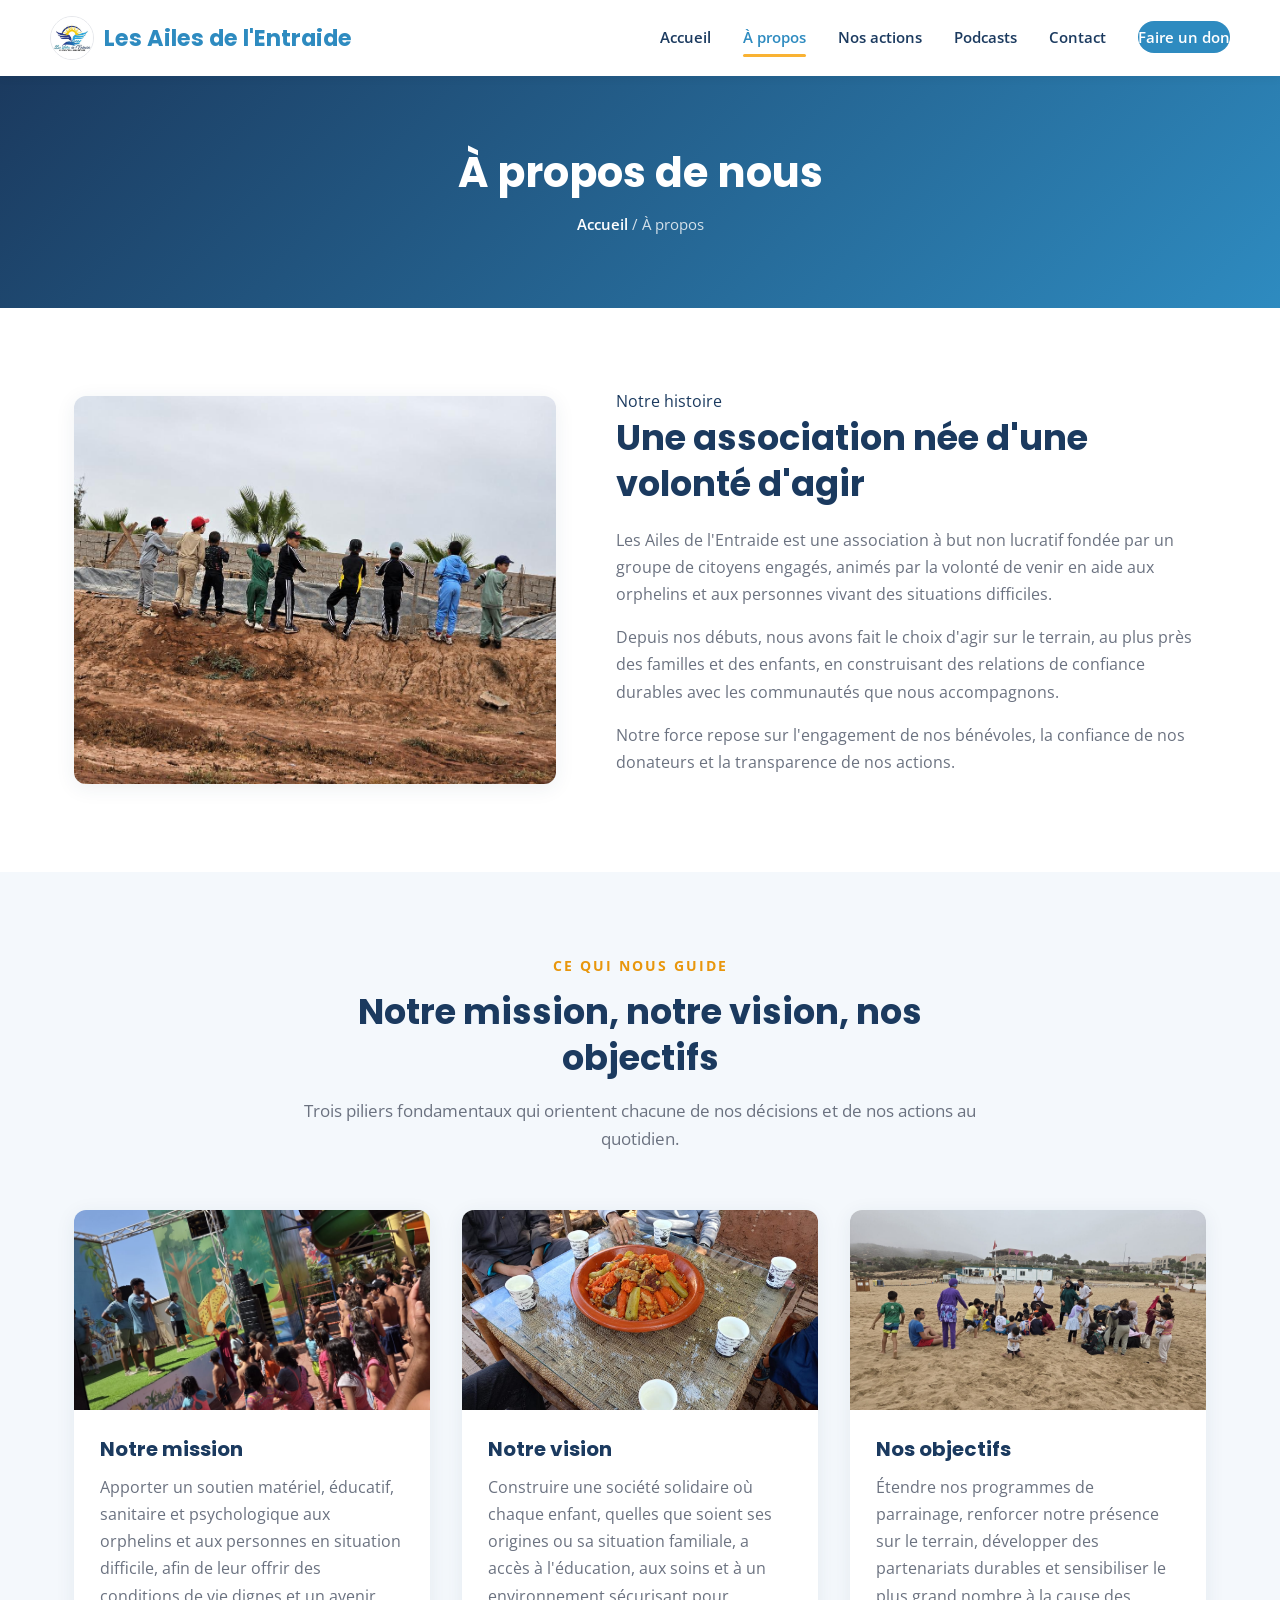
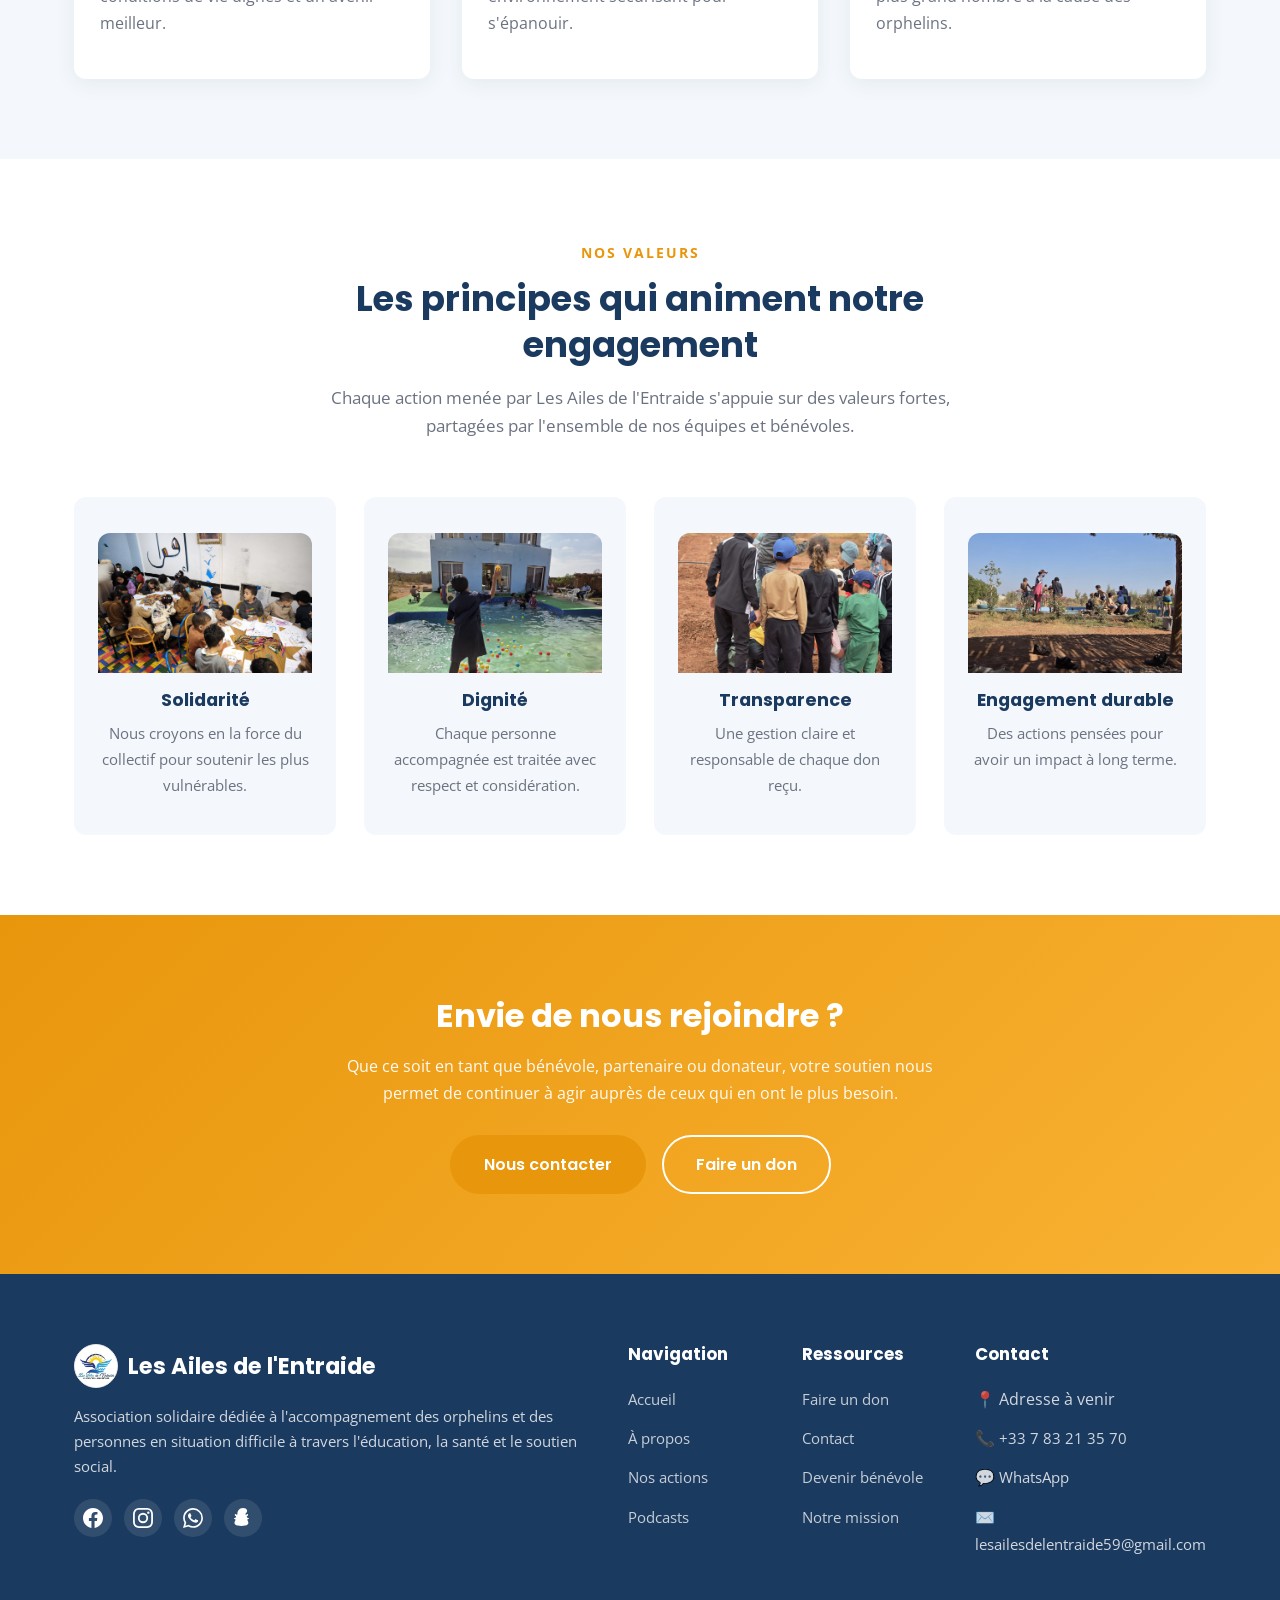
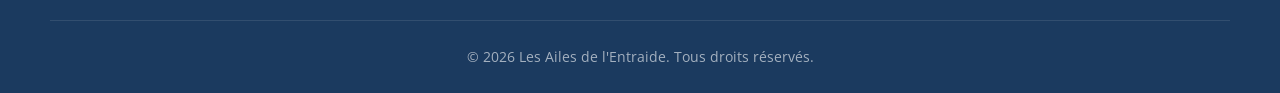
==== commit f82f6e10: "Suppression présentation bureau + ajout rubrique Centre Sourds et Muets Co-Authored-By: Claude Sonne" ====
--- a/a-propos.html
+++ b/a-propos.html
@@ -127,39 +127,6 @@
   </section>
 
   <!-- ===== Équipe ===== -->
-  <section class="bg-light">
-    <div class="container">
-      <div class="section-title">
-        <span class="eyebrow">Notre équipe</span>
-        <h2>Des personnes engagées à votre service</h2>
-        <p>Une équipe de bénévoles et de responsables passionnés, mobilisés chaque jour pour faire avancer notre mission.</p>
-      </div>
-      <div class="cards-grid">
-        <div class="card">
-          <img src="images/presidente.jpeg" alt="Laidi Jihane — Présidente de l'association" class="card-img">
-          <div class="card-body">
-            <h3>Laidi Jihane</h3>
-            <p>Présidente de l'association</p>
-          </div>
-        </div>
-        <div class="card">
-          <img src="images/tresoriere.jpeg" alt="Nathalie Meriaux — Trésorière de l'association" class="card-img">
-          <div class="card-body">
-            <h3>Nathalie Meriaux</h3>
-            <p>Trésorière de l'association</p>
-          </div>
-        </div>
-        <div class="card">
-          <img src="images/secretaire.jpeg" alt="Laidi Touhami — Secrétaire de l'association" class="card-img">
-          <div class="card-body">
-            <h3>Laidi Touhami</h3>
-            <p>Secrétaire de l'association</p>
-          </div>
-        </div>
-      </div>
-    </div>
-  </section>
-
   <!-- ===== CTA ===== -->
   <section class="cta-banner">
     <div class="container">
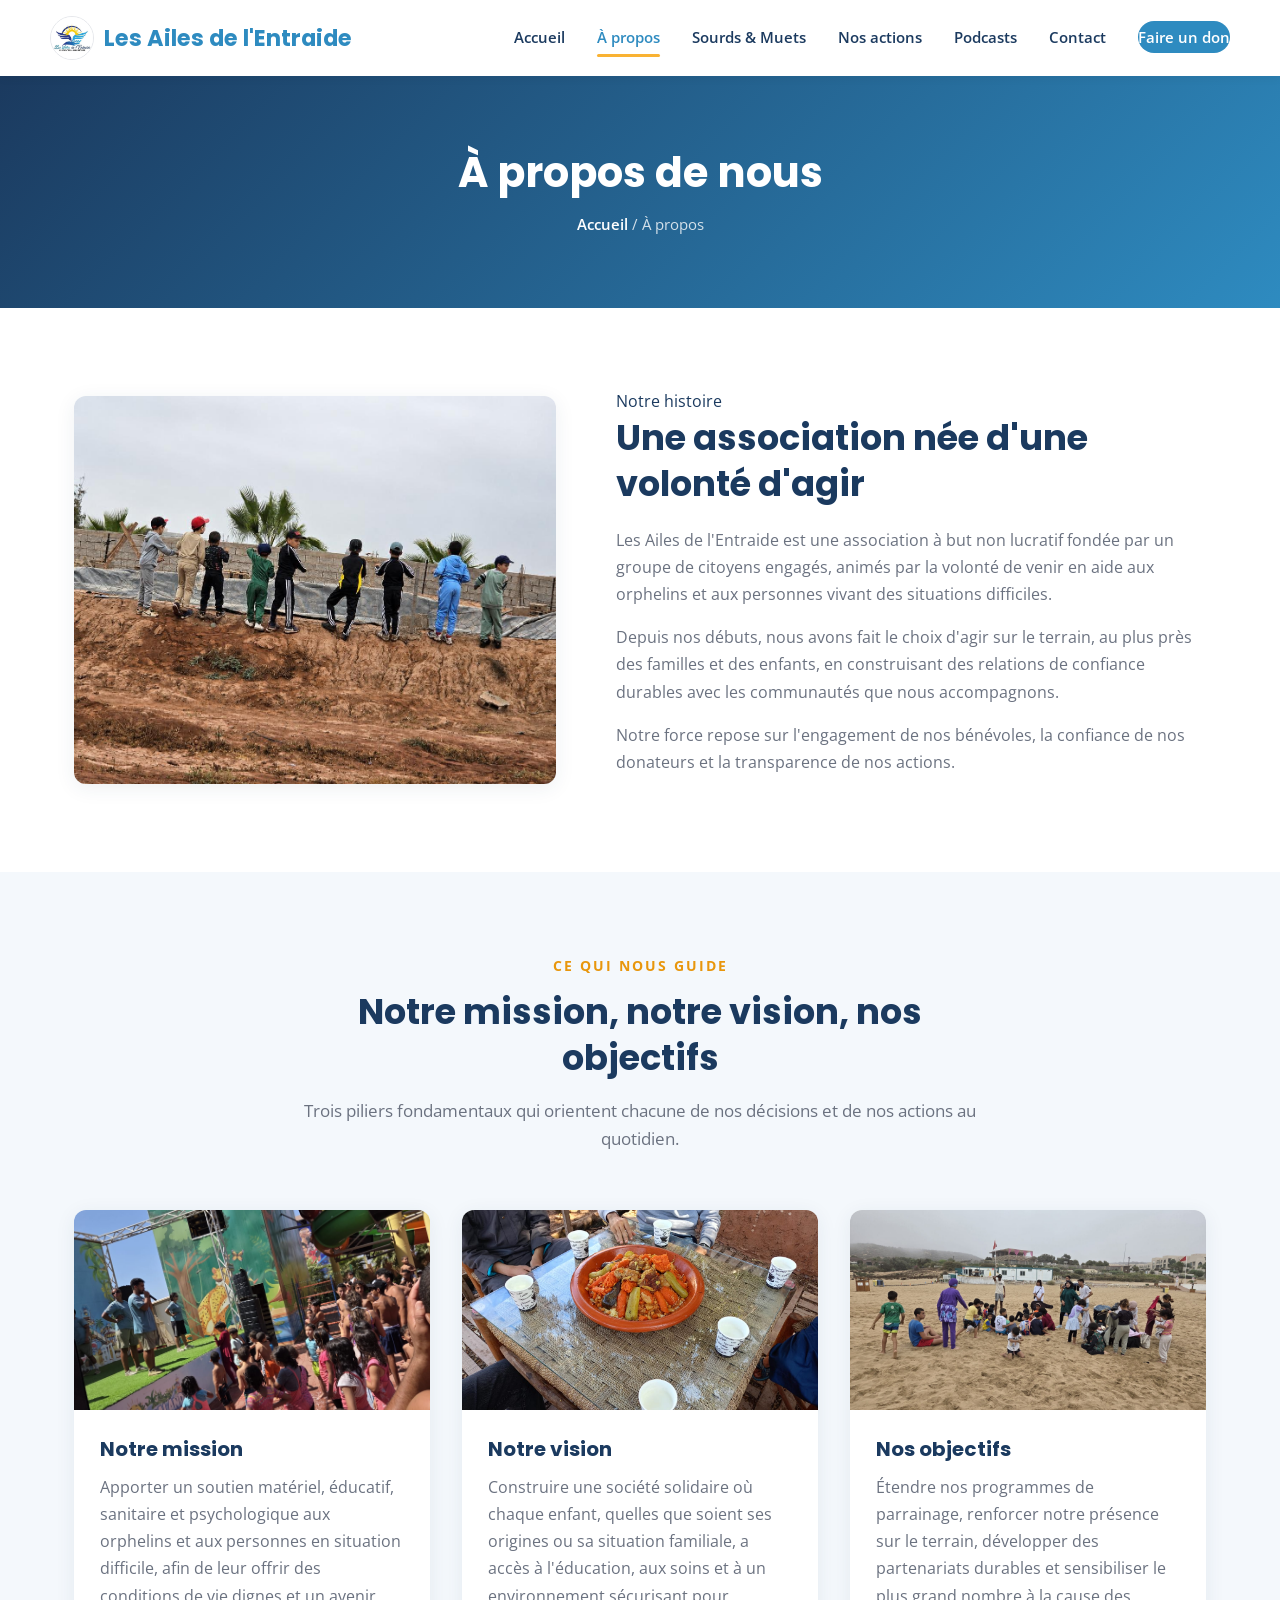
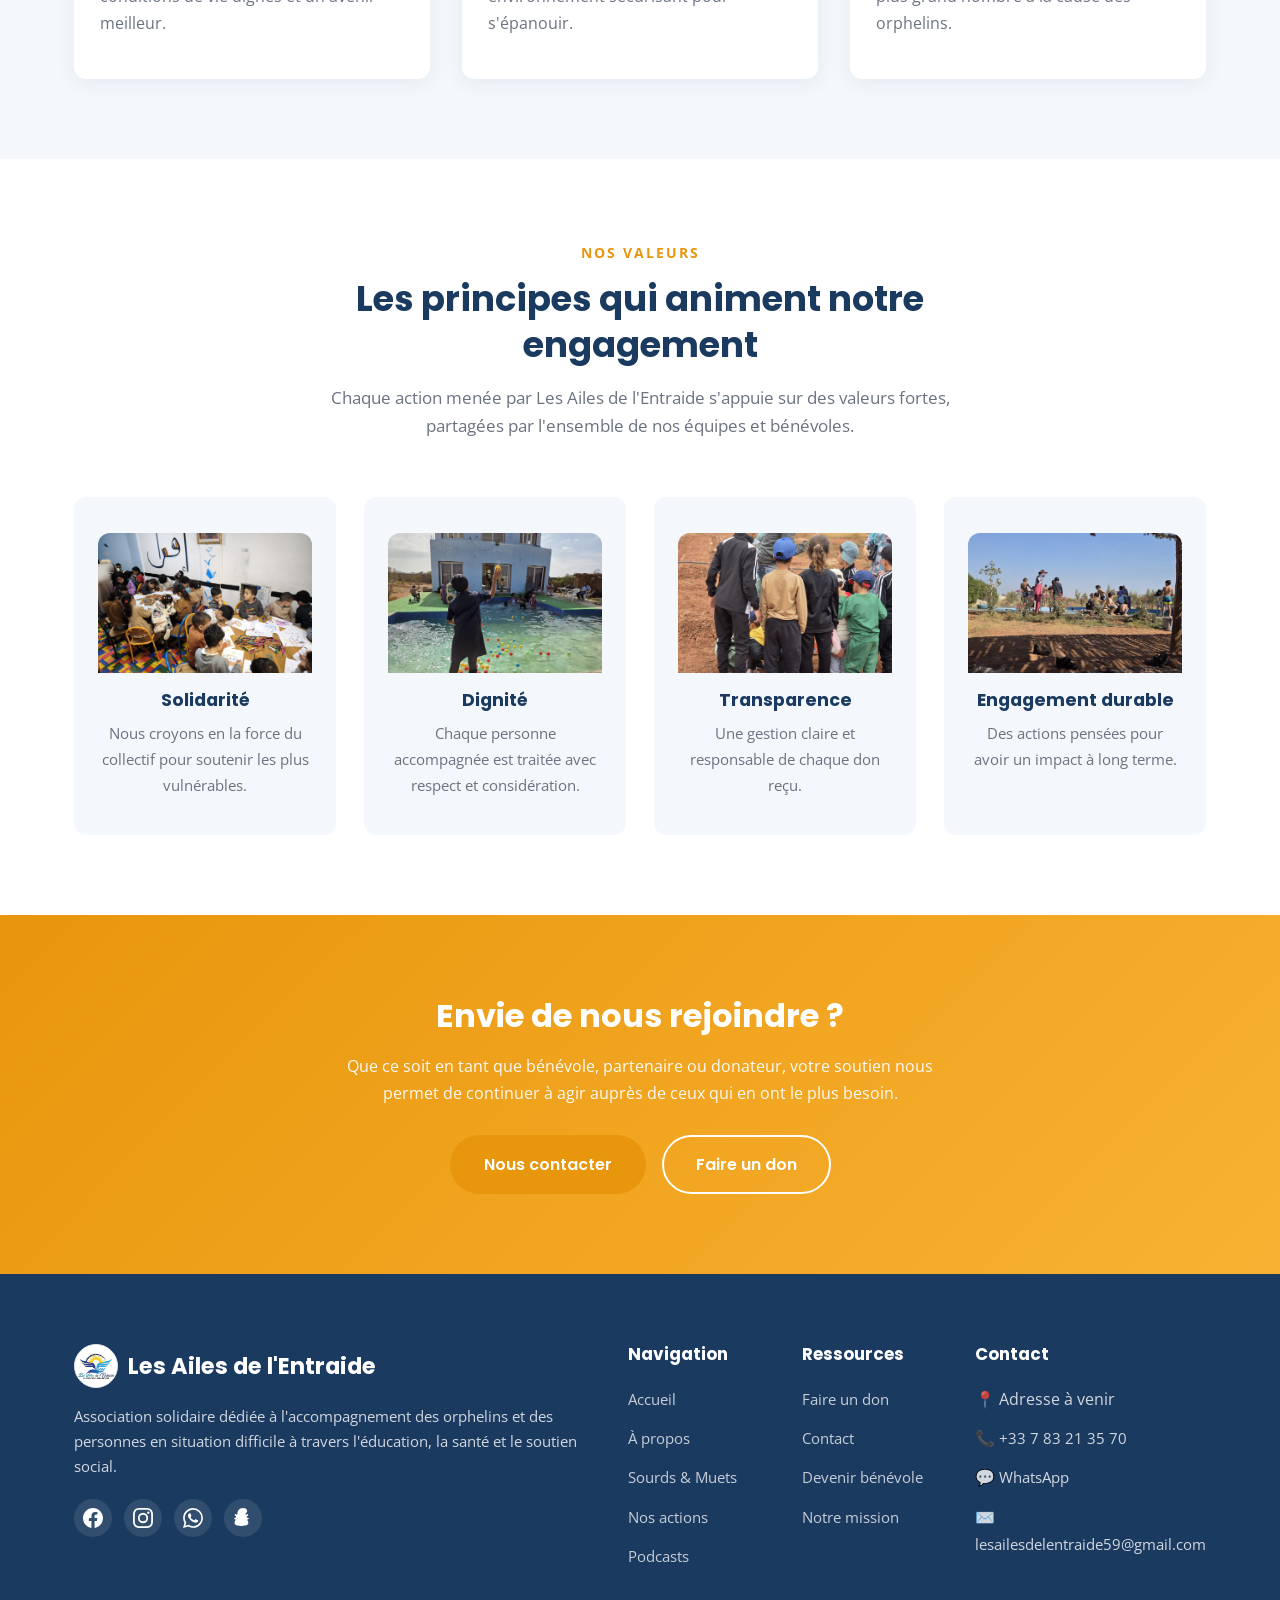
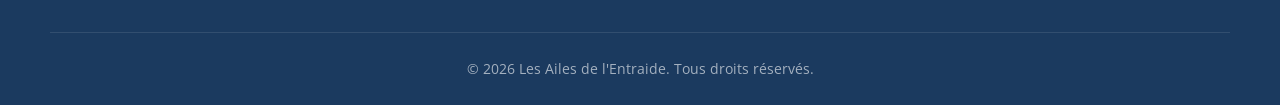
==== commit 0d1a934a: "Création page Sourds & Muets + ajout dans le menu de toutes les pages Co-Authored-By: Claude Sonnet " ====
--- a/a-propos.html
+++ b/a-propos.html
@@ -22,6 +22,7 @@
       <ul class="nav-menu">
         <li><a href="index.html">Accueil</a></li>
         <li><a href="a-propos.html" class="active">À propos</a></li>
+        <li><a href="sourds-muets.html">Sourds &amp; Muets</a></li>
         <li><a href="nos-actions.html">Nos actions</a></li>
         <li><a href="podcasts.html">Podcasts</a></li>
         <li><a href="contact.html">Contact</a></li>
@@ -168,7 +169,8 @@
         <ul>
           <li><a href="index.html">Accueil</a></li>
           <li><a href="a-propos.html">À propos</a></li>
-          <li><a href="nos-actions.html">Nos actions</a></li>
+          <li><a href="sourds-muets.html">Sourds &amp; Muets</a></li>
+        <li><a href="nos-actions.html">Nos actions</a></li>
           <li><a href="podcasts.html">Podcasts</a></li>
         </ul>
       </div>
--- a/css/style.css
+++ b/css/style.css
@@ -381,6 +381,13 @@
   grid-template-columns: 0.9fr 1.1fr;
   gap: 60px;
   align-items: center;
+}
+
+.mission-grid--reverse {
+  direction: rtl;
+}
+.mission-grid--reverse > * {
+  direction: ltr;
 }
 
 .mission-content h2 {
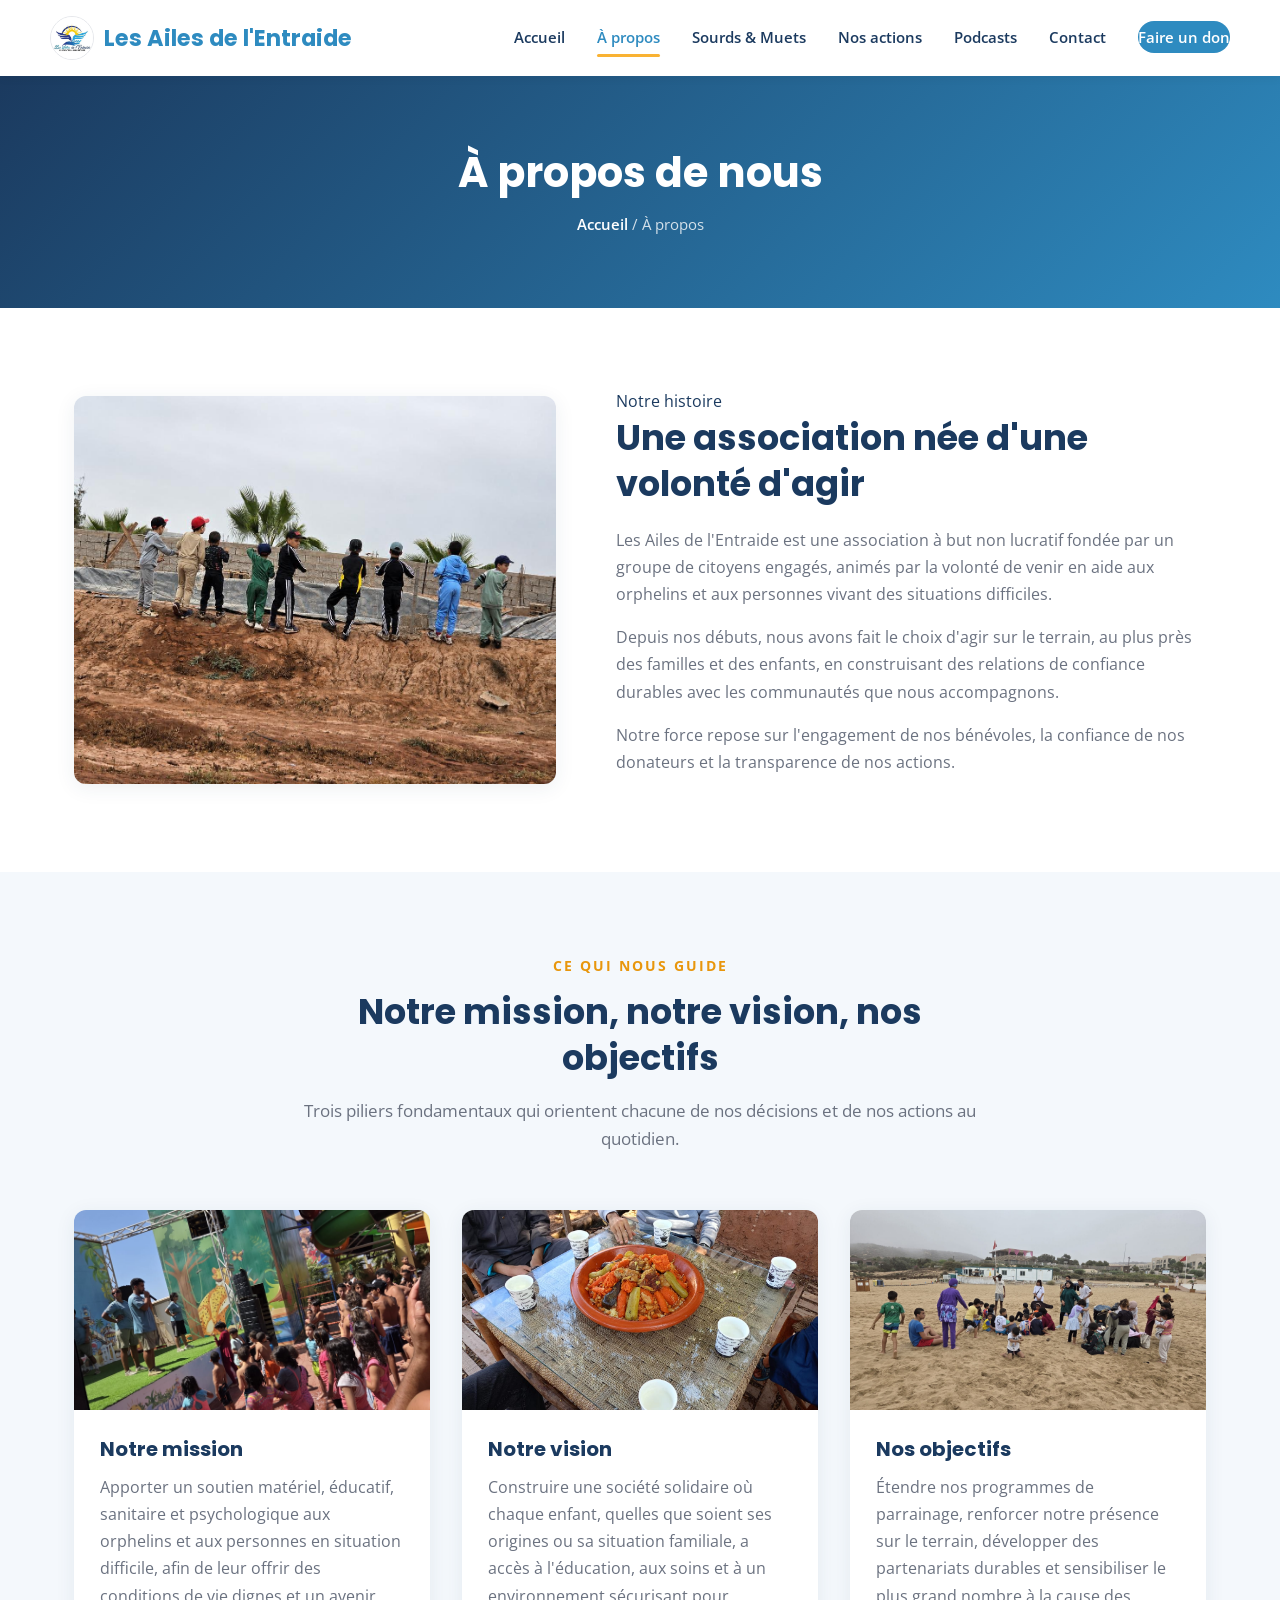
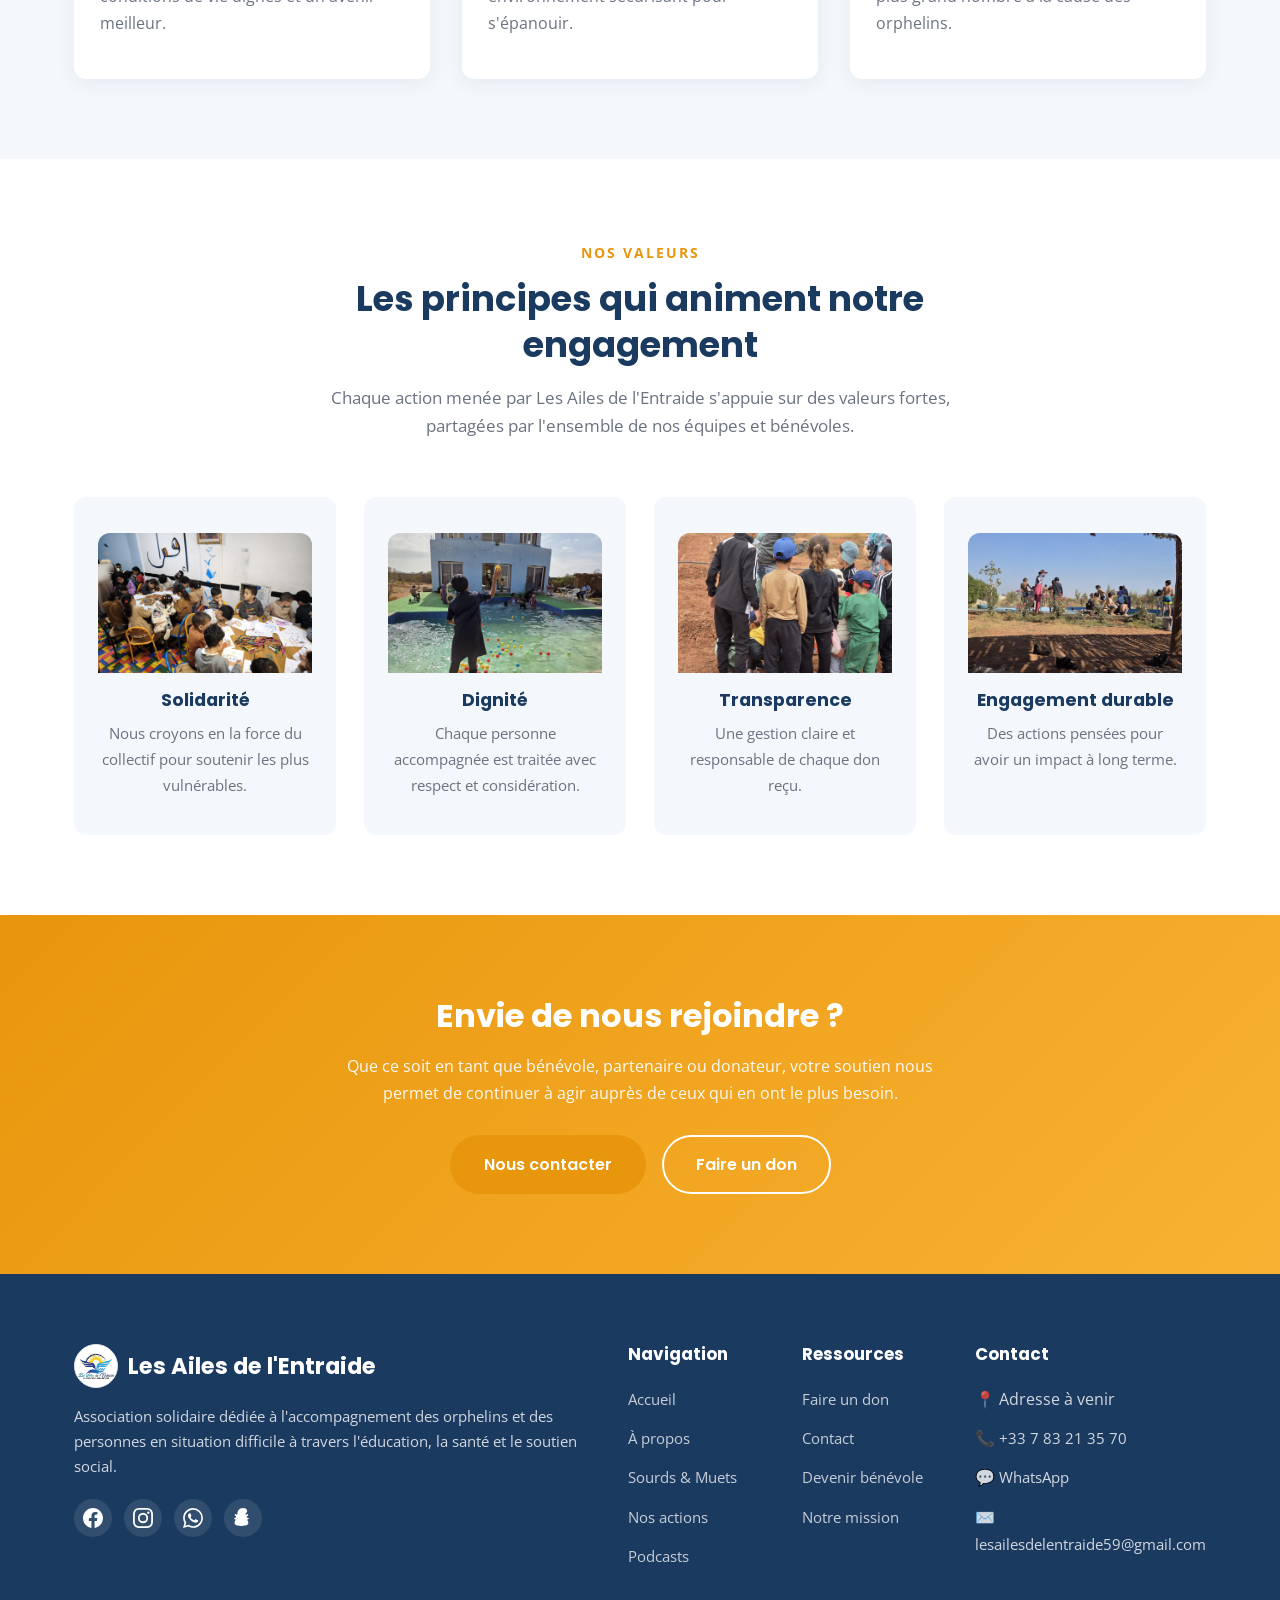
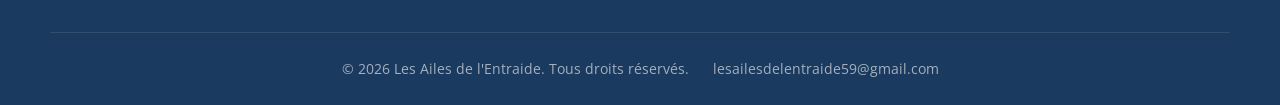
==== commit ff5d84cd: "Cadre bleu don.html : plus de padding ; email dans footer-bottom sur toutes les pages Co-Authored-By" ====
--- a/a-propos.html
+++ b/a-propos.html
@@ -194,7 +194,8 @@
       </div>
     </div>
     <div class="container footer-bottom">
-      © 2026 Les Ailes de l'Entraide. Tous droits réservés.
+      <span>© 2026 Les Ailes de l'Entraide. Tous droits réservés.</span>
+      <a href="mailto:lesailesdelentraide59@gmail.com" style="color:inherit;">lesailesdelentraide59@gmail.com</a>
     </div>
   </footer>
 
--- a/css/style.css
+++ b/css/style.css
@@ -862,7 +862,7 @@
   background-color: #EAF4FB;
   border-left: 4px solid var(--color-primary);
   border-radius: 8px;
-  padding: 16px 20px;
+  padding: 24px 32px;
   margin-bottom: 24px;
   color: var(--color-dark);
   font-size: 0.95rem;
@@ -1043,7 +1043,11 @@
 }
 
 .footer-bottom {
-  text-align: center;
+  display: flex;
+  justify-content: center;
+  align-items: center;
+  gap: 24px;
+  flex-wrap: wrap;
   padding: 24px 0;
   font-size: 0.88rem;
   color: rgba(255, 255, 255, 0.6);
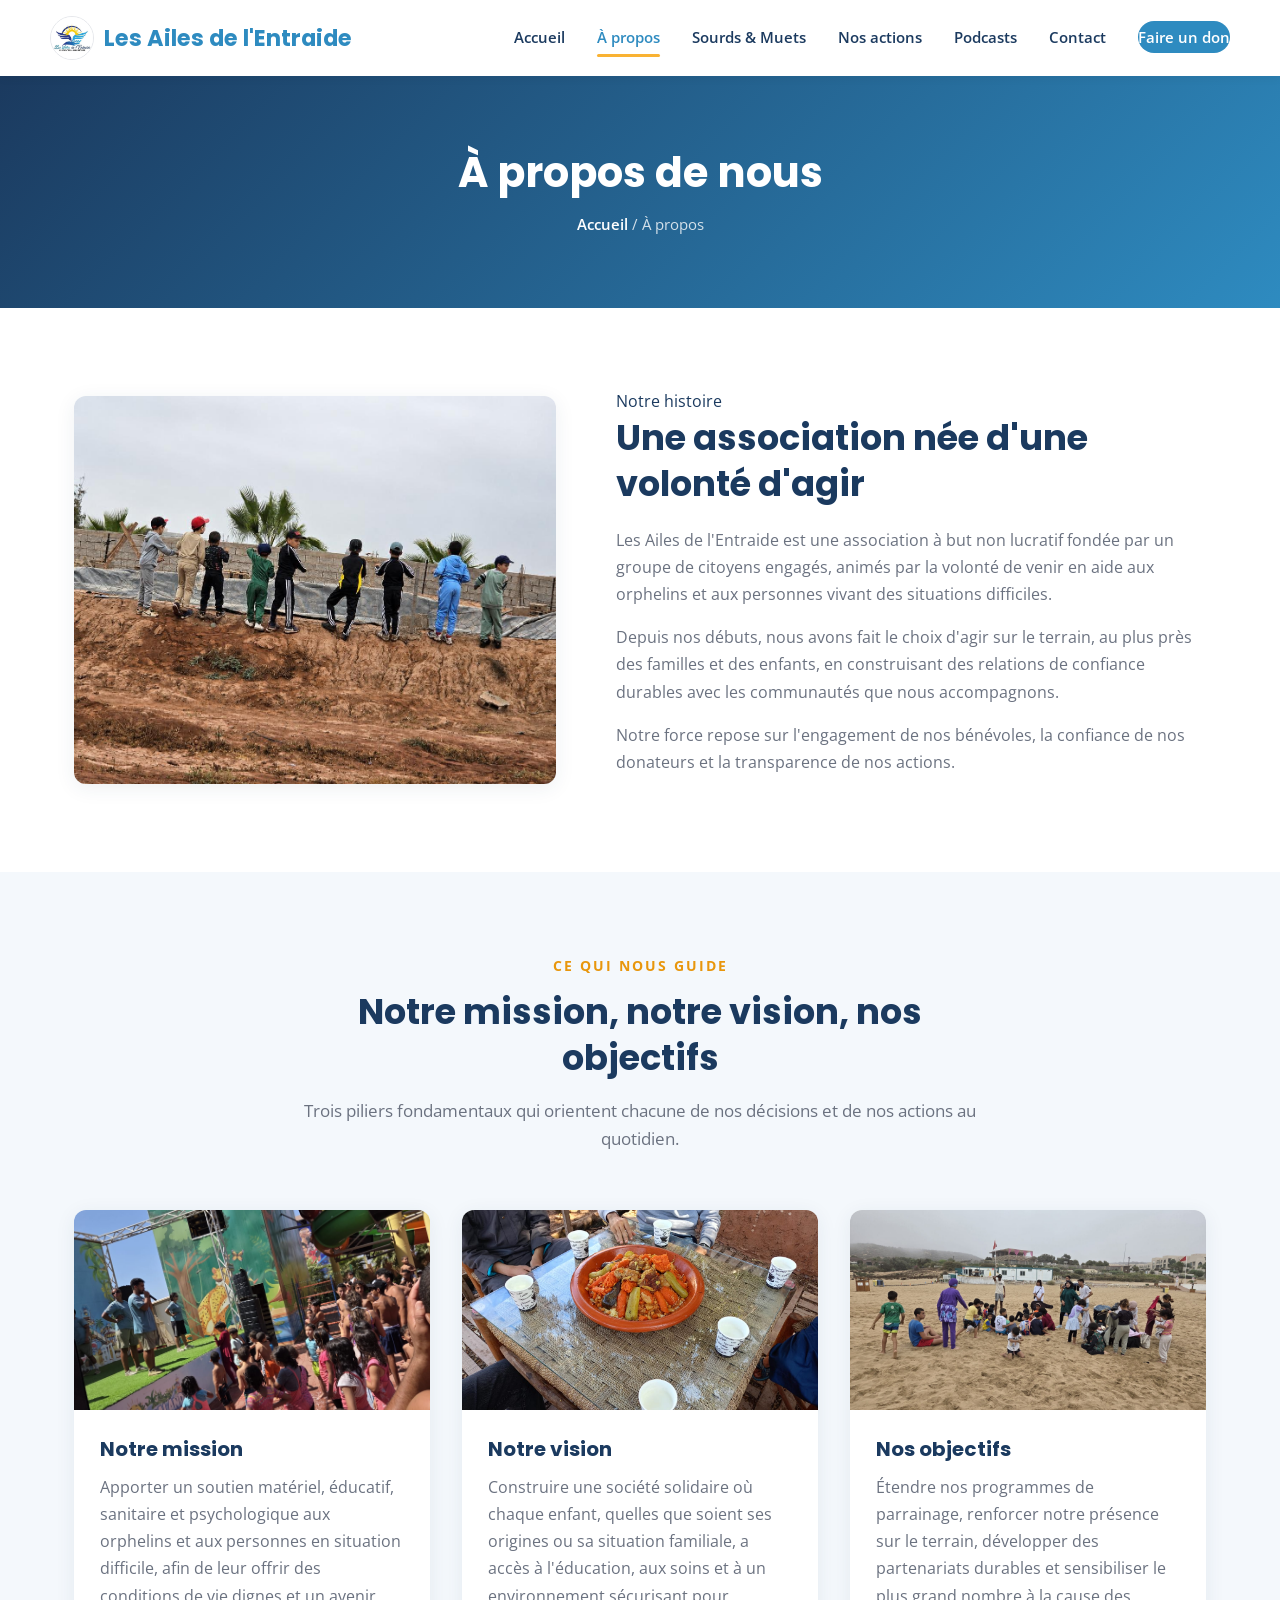
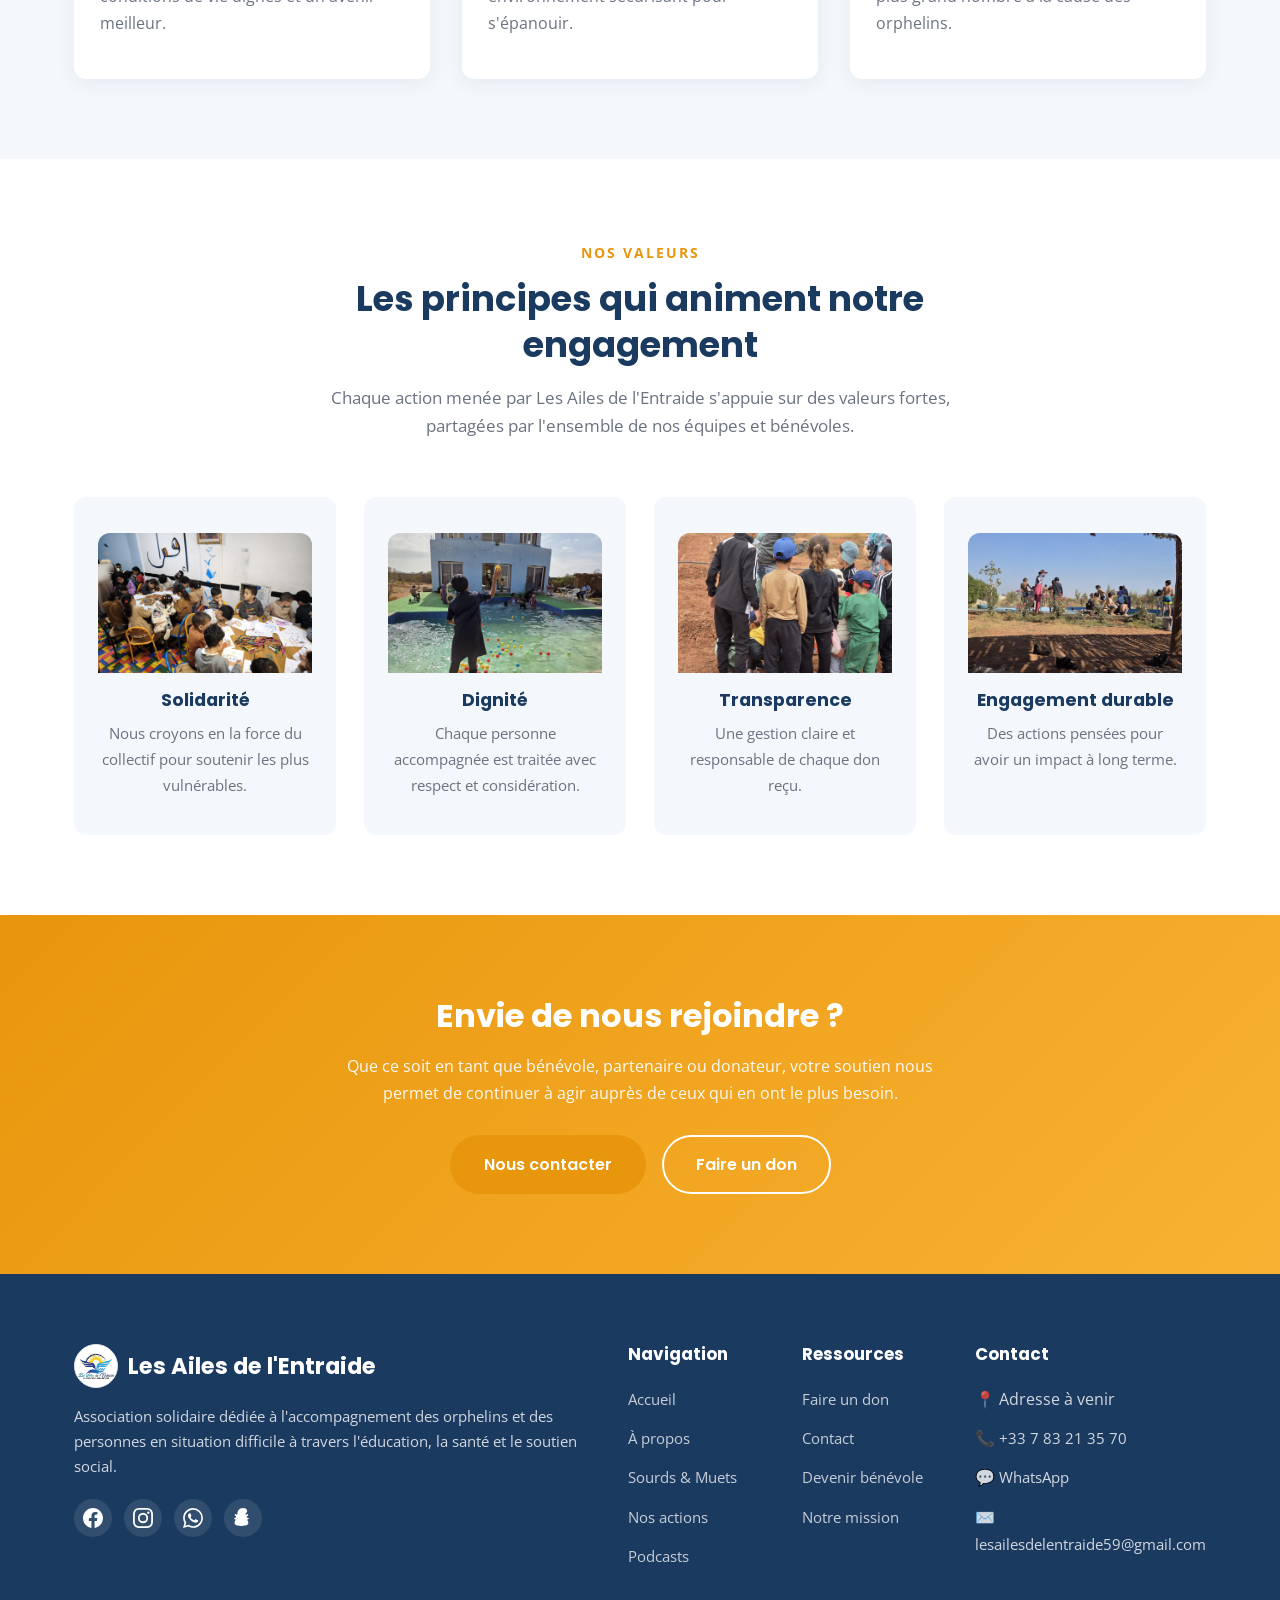
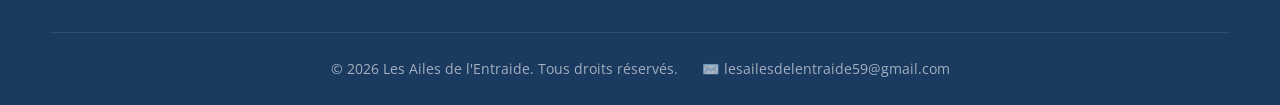
==== commit 858de2ad: "Ajout emoji ✉️ avant l'email dans le footer-bottom sur toutes les pages Co-Authored-By: Claude Sonne" ====
--- a/a-propos.html
+++ b/a-propos.html
@@ -195,7 +195,7 @@
     </div>
     <div class="container footer-bottom">
       <span>© 2026 Les Ailes de l'Entraide. Tous droits réservés.</span>
-      <a href="mailto:lesailesdelentraide59@gmail.com" style="color:inherit;">lesailesdelentraide59@gmail.com</a>
+      <a href="mailto:lesailesdelentraide59@gmail.com" style="color:inherit;">✉️ lesailesdelentraide59@gmail.com</a>
     </div>
   </footer>
 
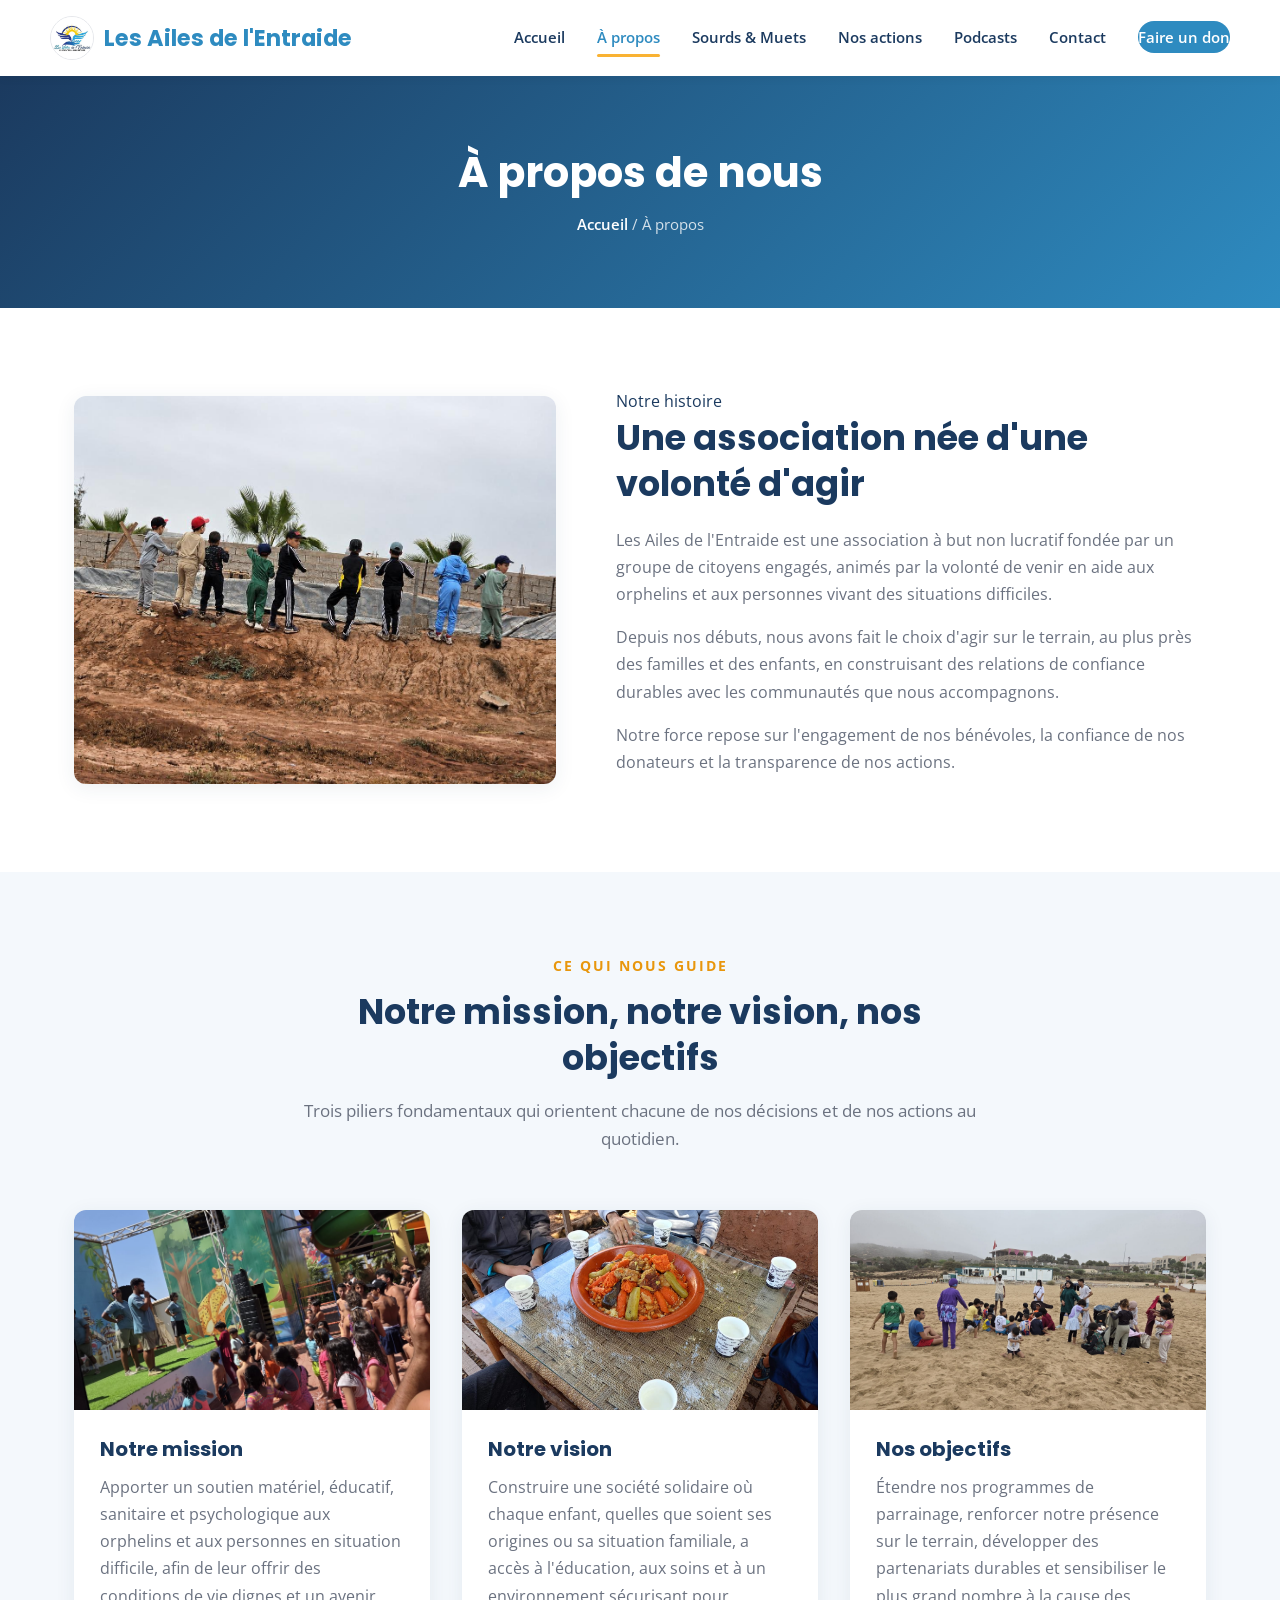
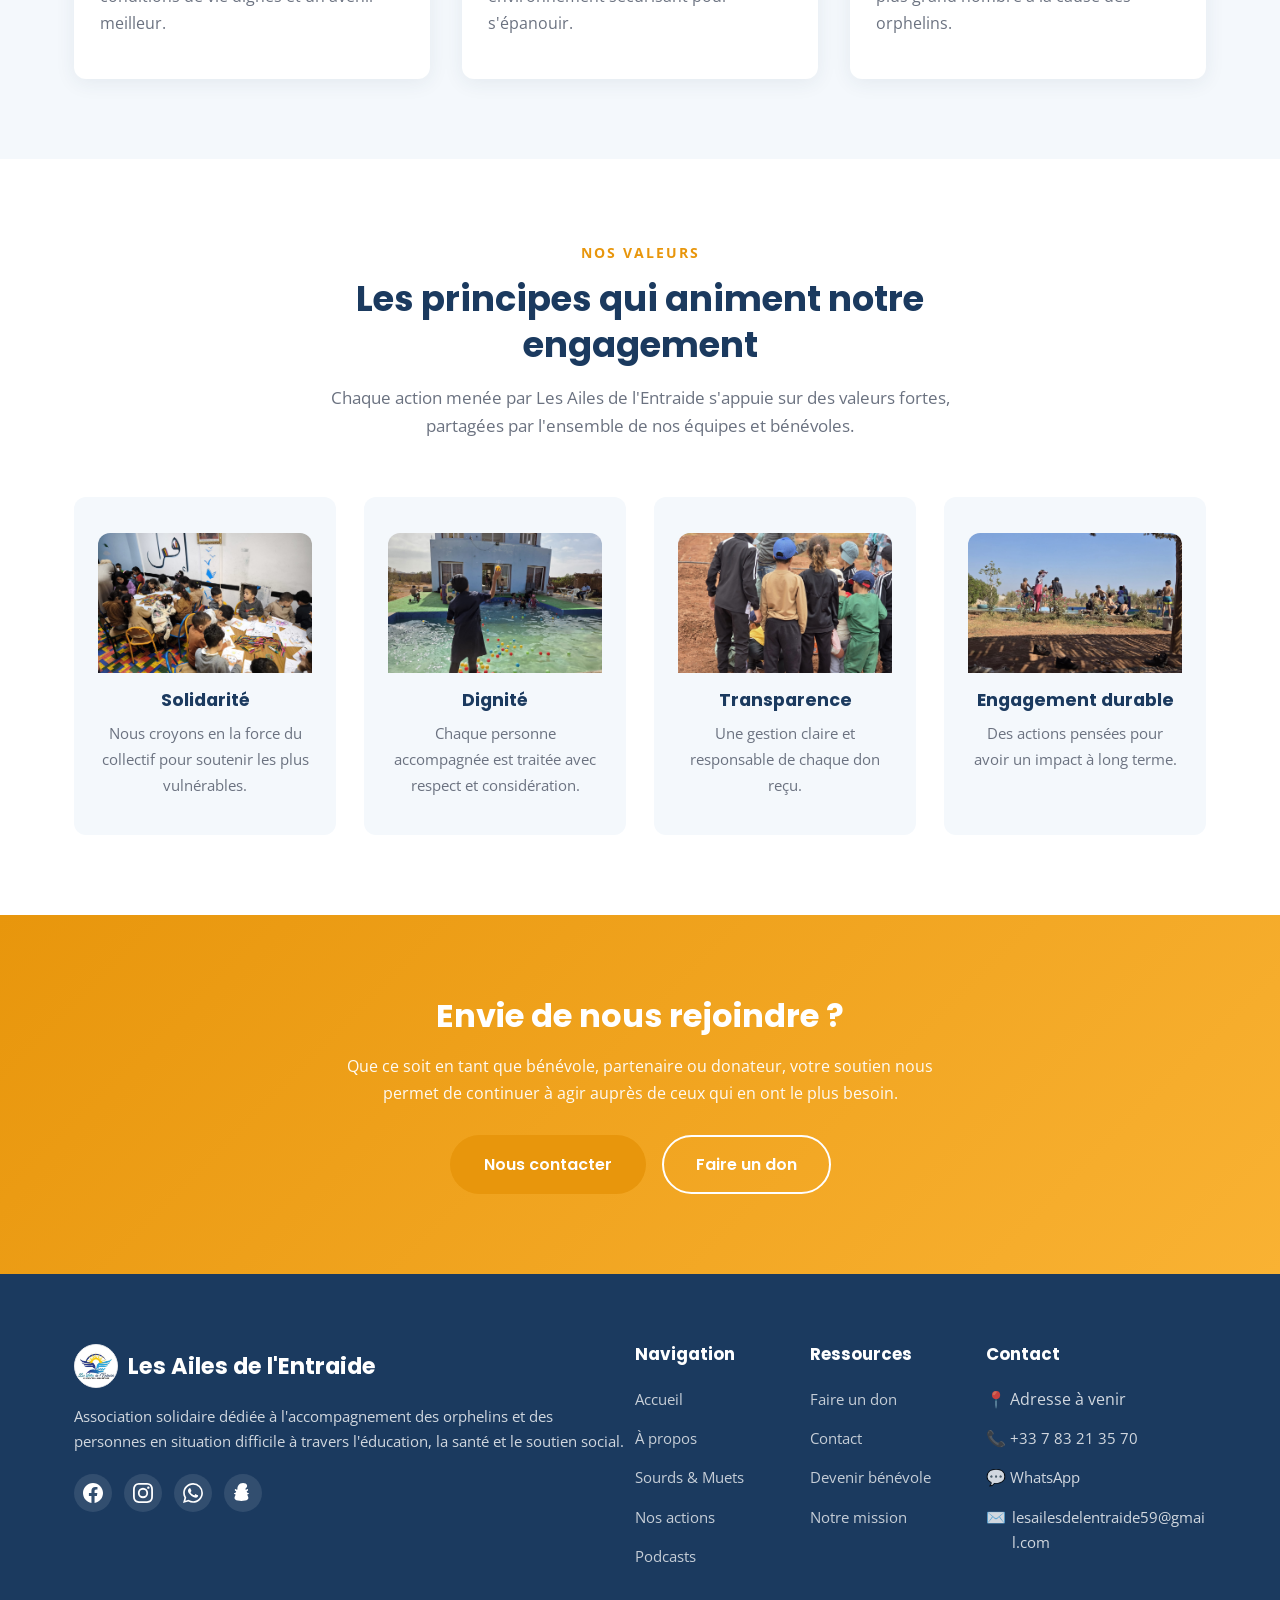
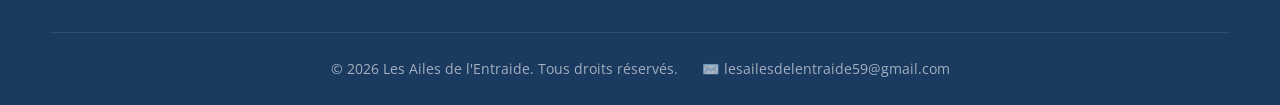
==== commit 209cd831: "Email flex à côté du ✉️ dans le footer Contact sur toutes les pages Co-Authored-By: Claude Sonnet 4." ====
--- a/a-propos.html
+++ b/a-propos.html
@@ -189,7 +189,7 @@
           <li>📍 Adresse à venir</li>
           <li>📞 <a href="tel:+33783213570" style="color:inherit;">+33 7 83 21 35 70</a></li>
           <li>💬 <a href="https://wa.me/33783213570" target="_blank" rel="noopener" style="color:inherit;">WhatsApp</a></li>
-          <li>✉️ <a href="mailto:lesailesdelentraide59@gmail.com" style="color:inherit;">lesailesdelentraide59@gmail.com</a></li>
+          <li style="display:flex;align-items:baseline;gap:6px;"><span>✉️</span><a href="mailto:lesailesdelentraide59@gmail.com" style="color:inherit;word-break:break-all;">lesailesdelentraide59@gmail.com</a></li>
         </ul>
       </div>
     </div>
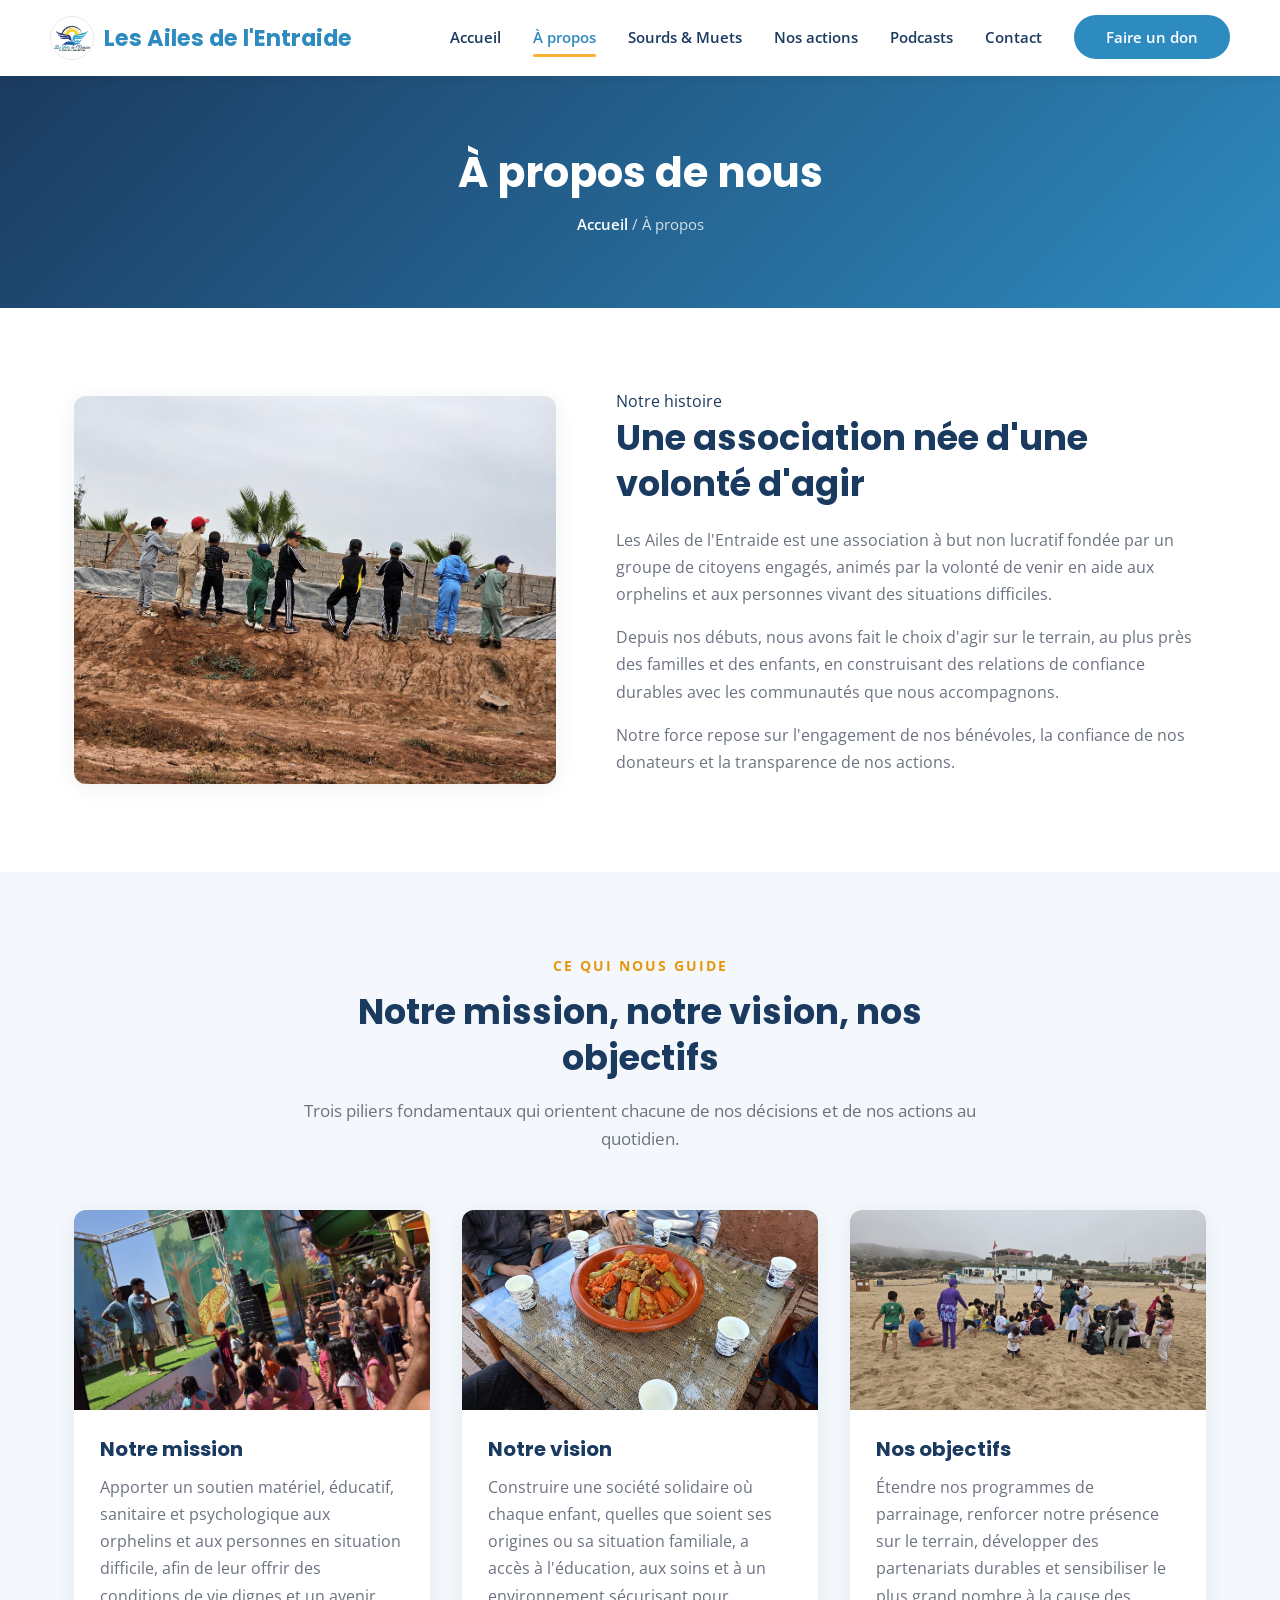
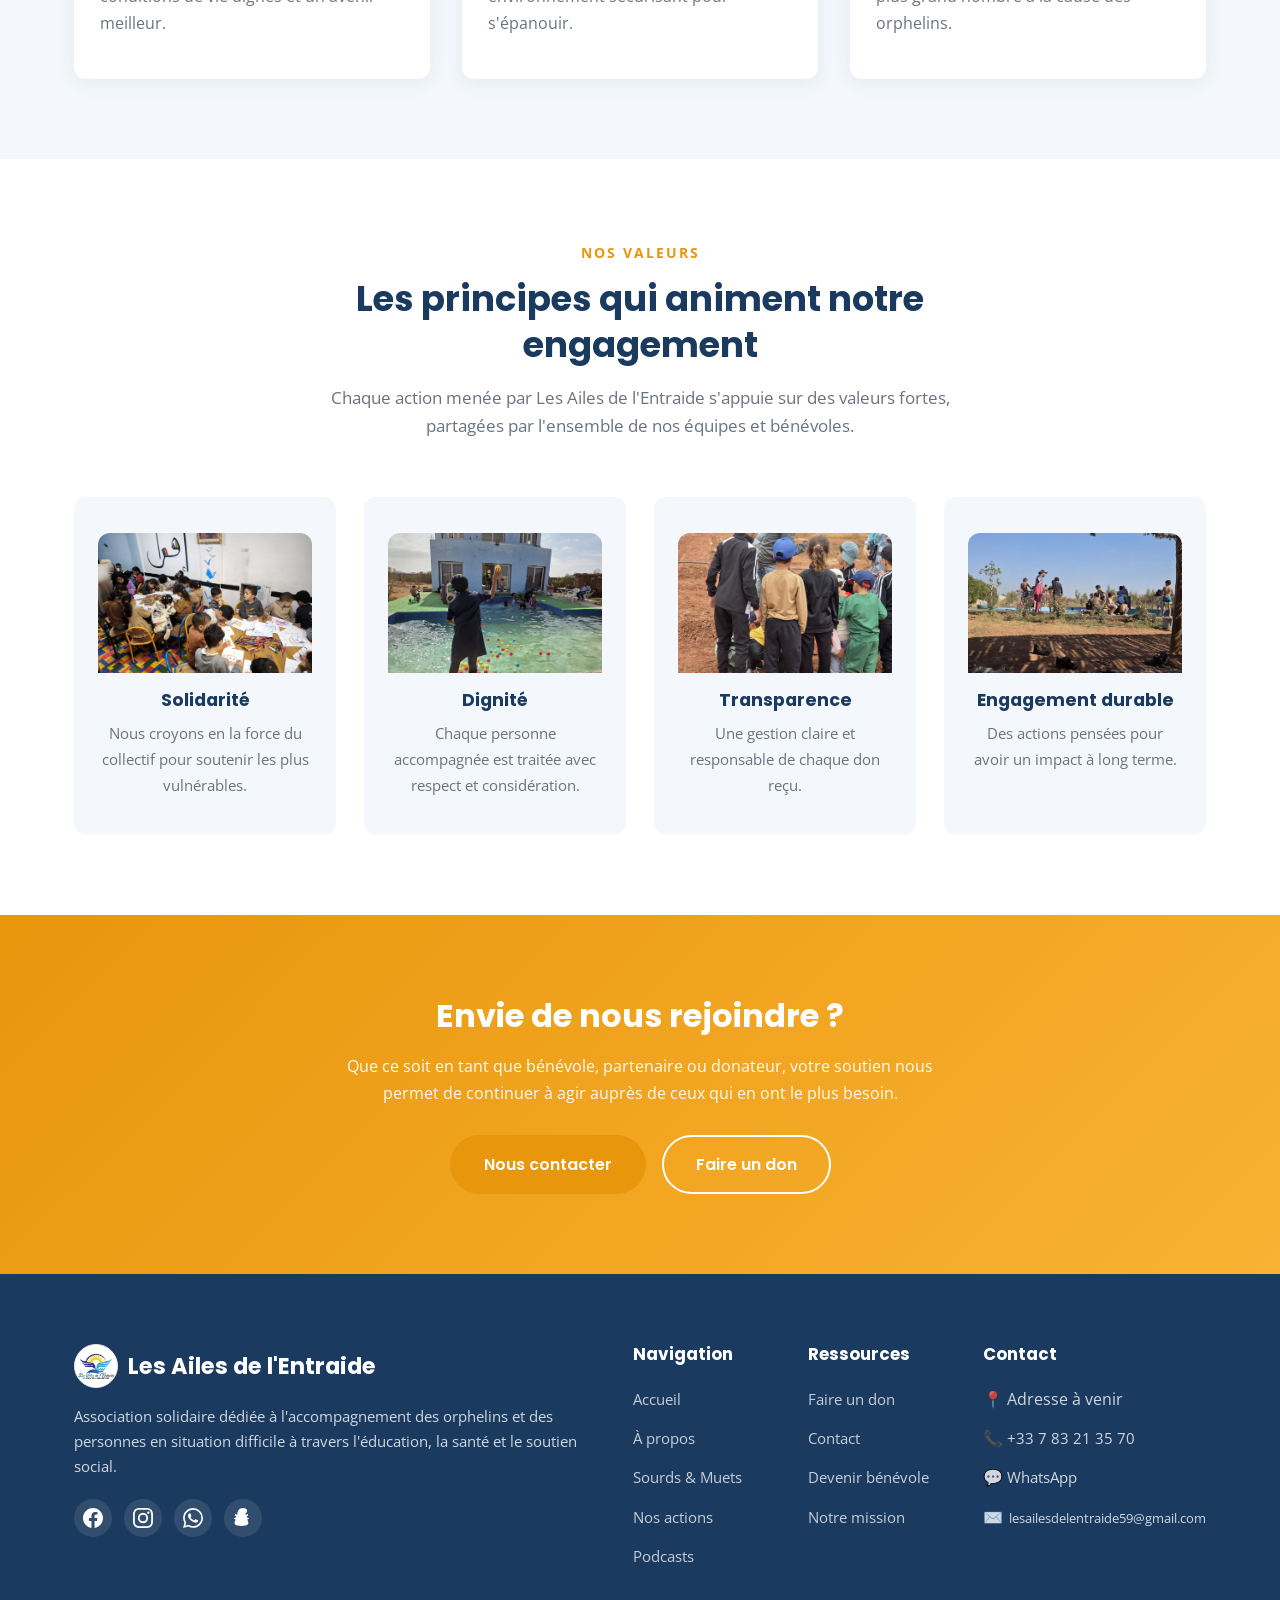
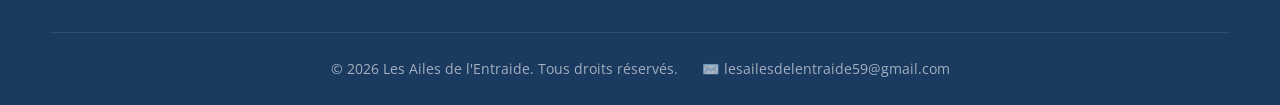
==== commit 66450bc5: "Footer email sur une seule ligne : white-space nowrap sur toutes les pages Co-Authored-By: Claude So" ====
--- a/a-propos.html
+++ b/a-propos.html
@@ -189,7 +189,7 @@
           <li>📍 Adresse à venir</li>
           <li>📞 <a href="tel:+33783213570" style="color:inherit;">+33 7 83 21 35 70</a></li>
           <li>💬 <a href="https://wa.me/33783213570" target="_blank" rel="noopener" style="color:inherit;">WhatsApp</a></li>
-          <li style="display:flex;align-items:baseline;gap:6px;"><span>✉️</span><a href="mailto:lesailesdelentraide59@gmail.com" style="color:inherit;word-break:break-all;">lesailesdelentraide59@gmail.com</a></li>
+          <li style="display:flex;align-items:baseline;gap:6px;"><span>✉️</span><a href="mailto:lesailesdelentraide59@gmail.com" style="color:inherit;white-space:nowrap;font-size:0.82rem;">lesailesdelentraide59@gmail.com</a></li>
         </ul>
       </div>
     </div>
--- a/css/style.css
+++ b/css/style.css
@@ -208,14 +208,14 @@
   border-radius: 2px;
 }
 
-.nav-cta {
+.nav-menu a.nav-cta {
   background-color: var(--color-primary);
   color: var(--color-white) !important;
-  padding: 10px 24px;
+  padding: 12px 32px;
   border-radius: 50px;
 }
 
-.nav-cta:hover {
+.nav-menu a.nav-cta:hover {
   background-color: var(--color-primary-dark);
 }
 
@@ -862,7 +862,7 @@
   background-color: #EAF4FB;
   border-left: 4px solid var(--color-primary);
   border-radius: 8px;
-  padding: 24px 32px;
+  padding: 32px 48px;
   margin-bottom: 24px;
   color: var(--color-dark);
   font-size: 0.95rem;
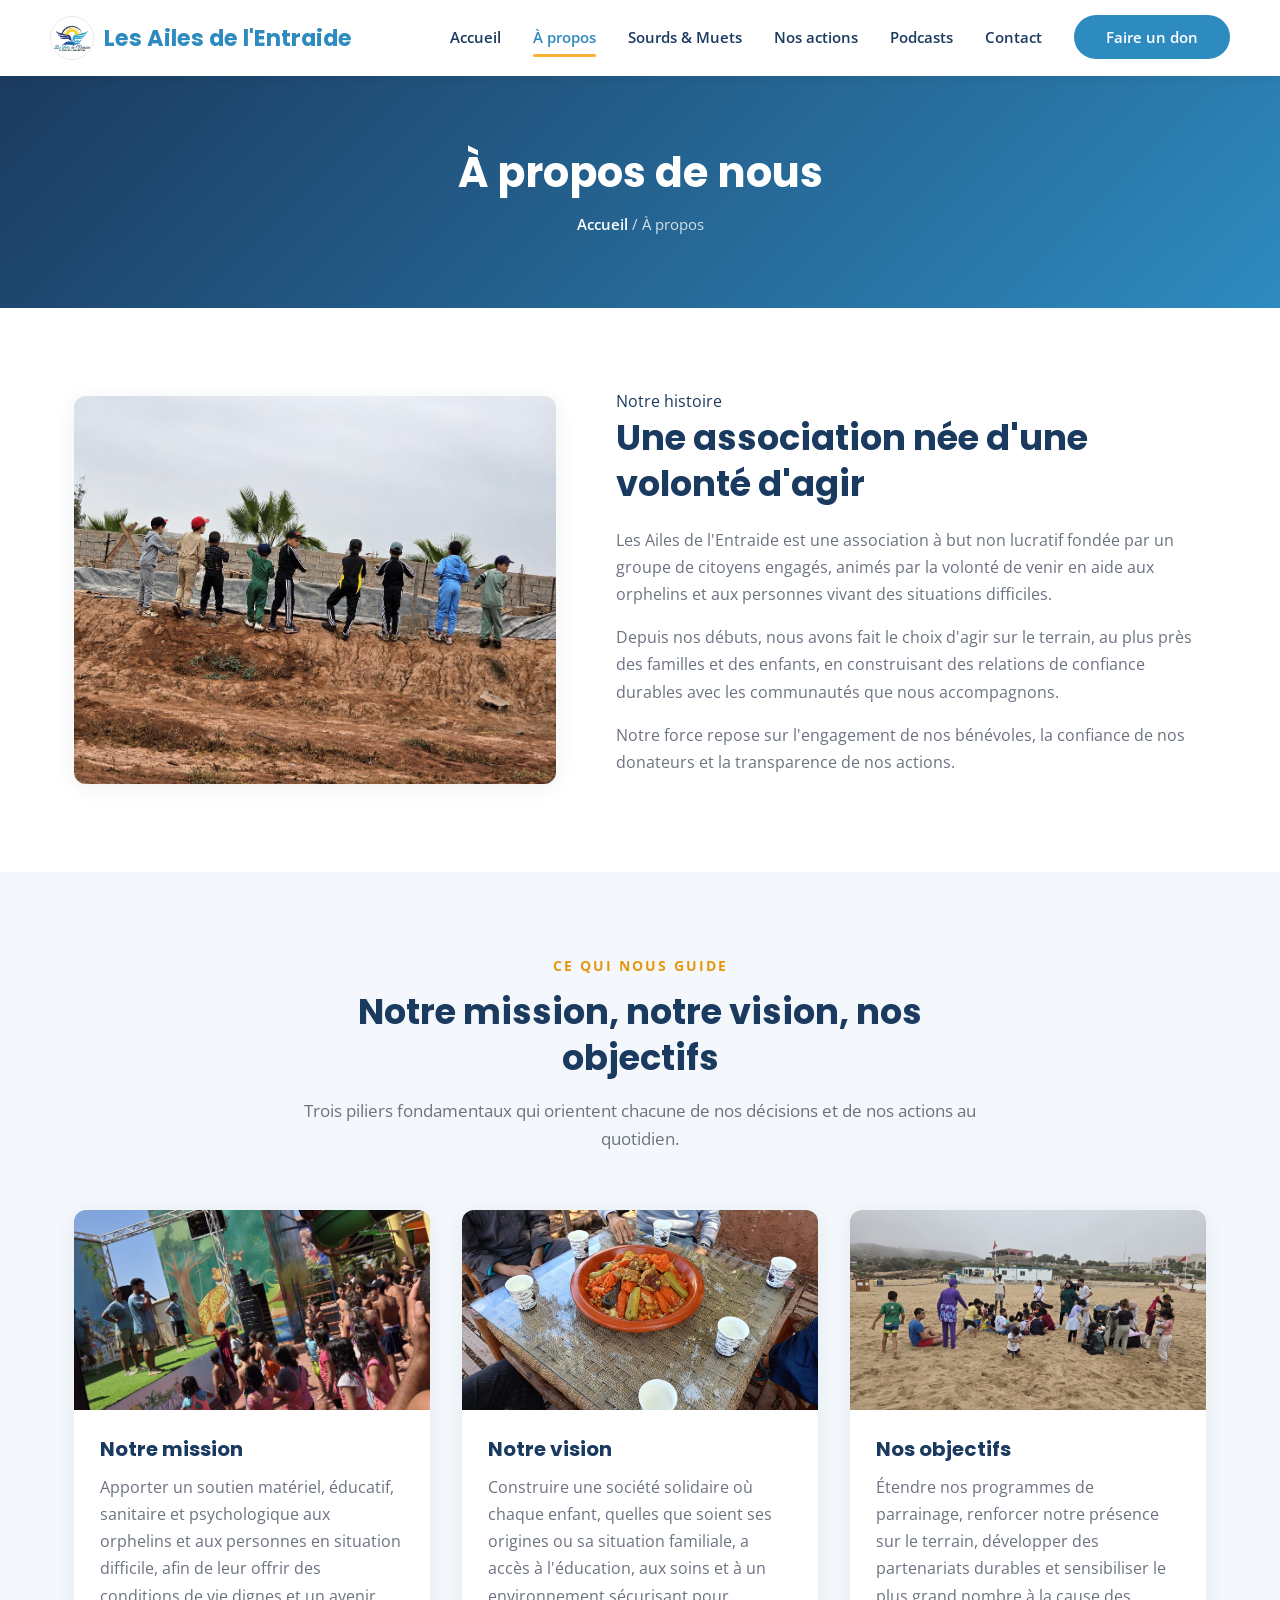
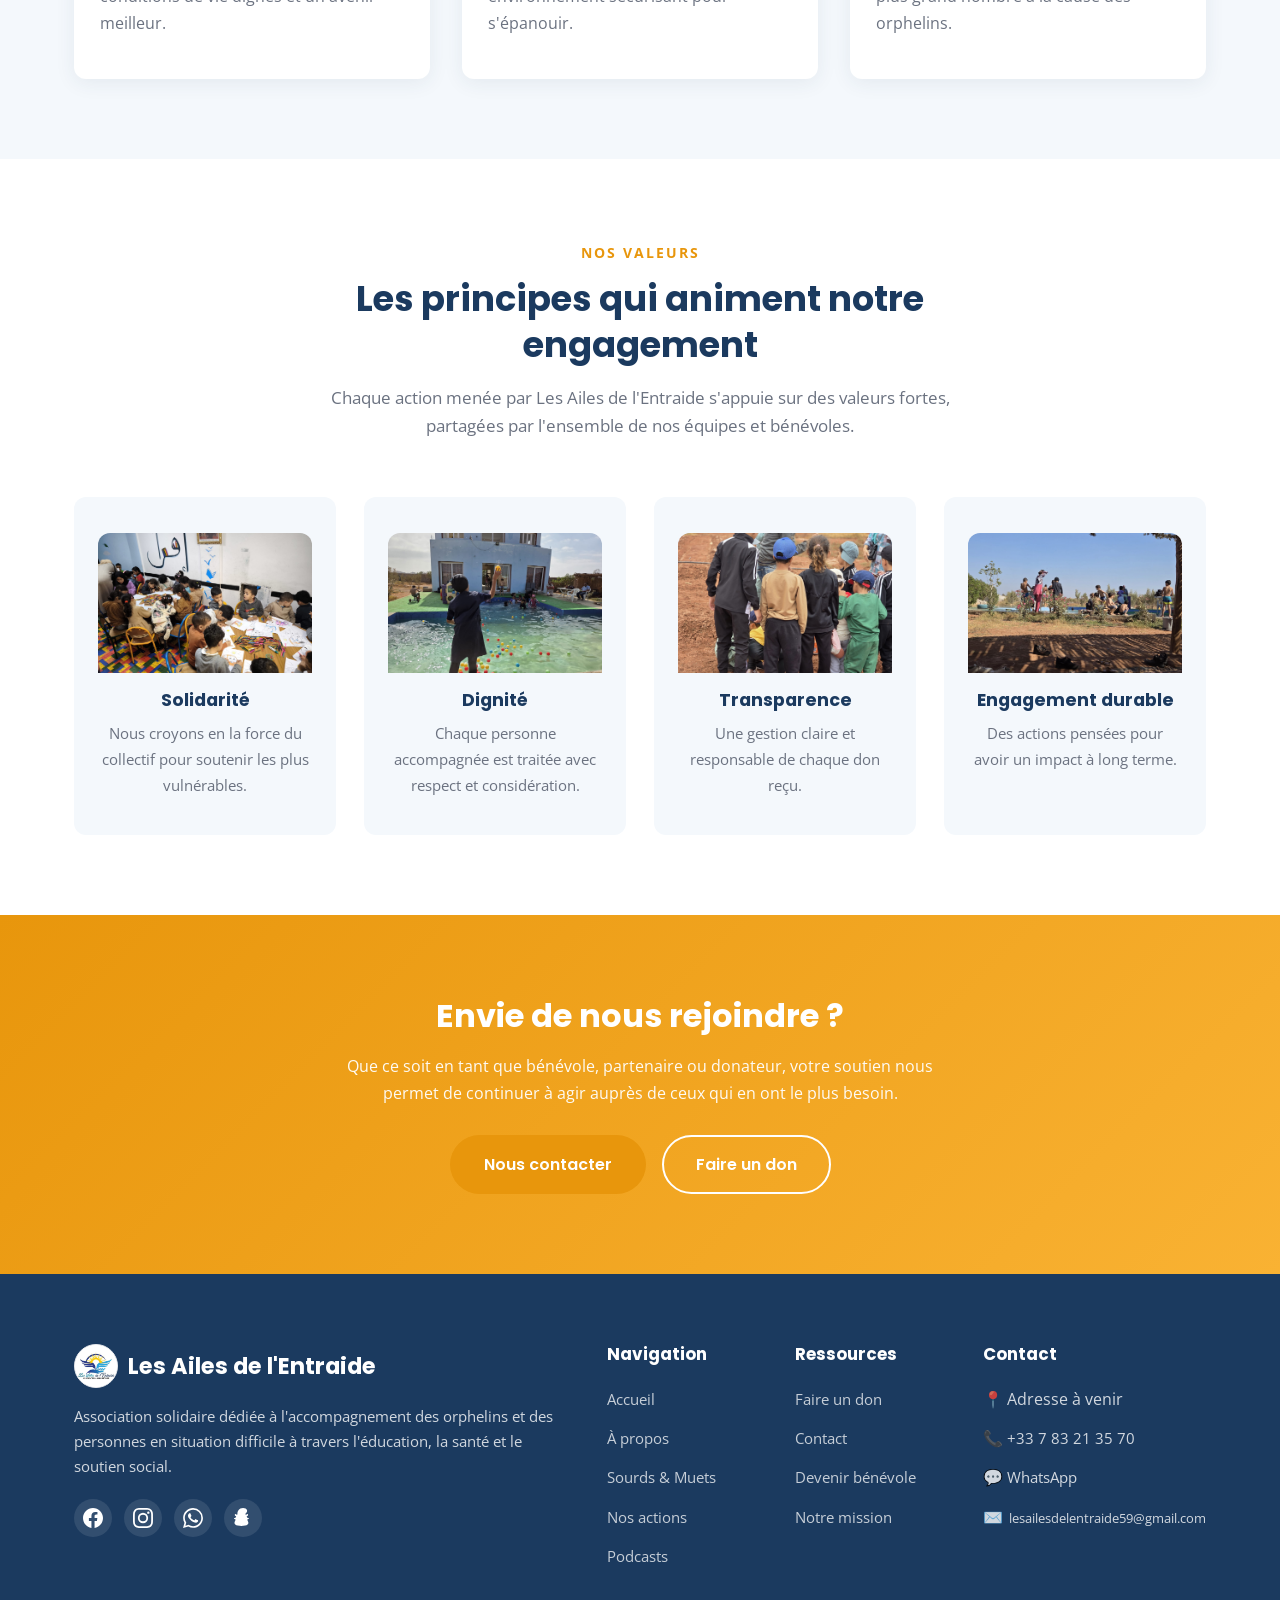
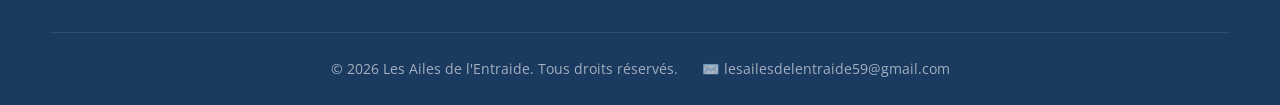
==== commit d1a7b3c8: "Refactoring complet : bugs CSS, SEO, accessibilite, performance CSS : - Podcast grid : flex -> CSS g" ====
--- a/a-propos.html
+++ b/a-propos.html
@@ -5,6 +5,13 @@
   <meta name="viewport" content="width=device-width, initial-scale=1.0">
   <title>À propos — Les Ailes de l'Entraide</title>
   <meta name="description" content="Découvrez la mission, la vision et les objectifs de l'association Les Ailes de l'Entraide, dédiée à l'aide aux orphelins et aux personnes en difficulté.">
+  <!-- Open Graph -->
+  <meta property="og:type" content="website">
+  <meta property="og:url" content="https://akdimha2007.github.io/ailes-entraide/a-propos.html">
+  <meta property="og:title" content="À propos — Les Ailes de l'Entraide">
+  <meta property="og:description" content="Découvrez la mission, la vision et les objectifs de l'association Les Ailes de l'Entraide, dédiée à l'aide aux orphelins et aux personnes en difficulté.">
+  <meta property="og:image" content="https://akdimha2007.github.io/ailes-entraide/images/logo.jpeg">
+  <meta name="twitter:card" content="summary_large_image">
   <link rel="preconnect" href="https://fonts.googleapis.com">
   <link href="https://fonts.googleapis.com/css2?family=Poppins:wght@600;700;800&family=Open+Sans:wght@400;600;700&display=swap" rel="stylesheet">
   <link rel="icon" type="image/jpeg" href="images/logo.jpeg">
@@ -21,14 +28,14 @@
       </a>
       <ul class="nav-menu">
         <li><a href="index.html">Accueil</a></li>
-        <li><a href="a-propos.html" class="active">À propos</a></li>
+        <li><a href="a-propos.html" class="active" aria-current="page">À propos</a></li>
         <li><a href="sourds-muets.html">Sourds &amp; Muets</a></li>
         <li><a href="nos-actions.html">Nos actions</a></li>
         <li><a href="podcasts.html">Podcasts</a></li>
         <li><a href="contact.html">Contact</a></li>
         <li><a href="don.html" class="nav-cta">Faire un don</a></li>
       </ul>
-      <button class="nav-toggle" aria-label="Ouvrir le menu">
+      <button type="button" class="nav-toggle" aria-label="Ouvrir le menu" aria-expanded="false">
         <span></span>
         <span></span>
         <span></span>
--- a/css/style.css
+++ b/css/style.css
@@ -219,6 +219,11 @@
   background-color: var(--color-primary-dark);
 }
 
+/* Supprime le soulignement actif sur le bouton CTA */
+.nav-menu a.nav-cta.active::after {
+  display: none;
+}
+
 .nav-toggle {
   display: none;
   flex-direction: column;
@@ -527,8 +532,22 @@
 /* ===== Podcasts ===== */
 .podcast-grid {
   display: grid;
-  grid-template-columns: repeat(auto-fit, minmax(280px, 1fr));
+  grid-template-columns: repeat(6, 1fr);
   gap: 28px;
+}
+
+/* Ligne 1 : 3 cartes, chacune sur 2 colonnes */
+.podcast-grid .podcast-card {
+  grid-column: span 2;
+}
+
+/* Ligne 2 : EP04 et EP05 centrés (positions 2-3 et 4-5 sur 6 colonnes) */
+.podcast-grid .podcast-card:nth-child(4) {
+  grid-column: 2 / 4;
+}
+
+.podcast-grid .podcast-card:nth-child(5) {
+  grid-column: 4 / 6;
 }
 
 .podcast-card {
@@ -754,7 +773,7 @@
 
 .donate-methods {
   display: grid;
-  grid-template-columns: repeat(3, 1fr);
+  grid-template-columns: repeat(2, 1fr);
   gap: 24px;
 }
 
@@ -832,7 +851,7 @@
 .form-group textarea:focus {
   outline: none;
   border-color: var(--color-primary);
-  box-shadow: 0 0 0 3px rgba(42, 157, 143, 0.15);
+  box-shadow: 0 0 0 3px rgba(46, 139, 192, 0.15);
 }
 
 .form-group textarea {
@@ -871,7 +890,7 @@
 .form-success {
   display: none;
   background-color: #E6F4EA;
-  border-left: 4px solid var(--color-primary);
+  border-left: 4px solid #16a34a;
   color: var(--color-primary-dark);
   padding: 16px 20px;
   border-radius: 8px;
@@ -1007,7 +1026,7 @@
 .footer-grid {
   display: grid;
   grid-template-columns: 2fr 0.6fr 0.6fr 0.8fr;
-  gap: 10px;
+  gap: 40px;
   padding-bottom: 50px;
   border-bottom: 1px solid rgba(255, 255, 255, 0.1);
 }
@@ -1085,6 +1104,20 @@
 
   .footer-grid {
     grid-template-columns: repeat(2, 1fr);
+  }
+
+  /* Podcast grid à 2 colonnes sur tablette */
+  .podcast-grid {
+    grid-template-columns: repeat(4, 1fr);
+  }
+
+  .podcast-grid .podcast-card {
+    grid-column: span 2;
+  }
+
+  .podcast-grid .podcast-card:nth-child(4),
+  .podcast-grid .podcast-card:nth-child(5) {
+    grid-column: span 2;
   }
 }
 
@@ -1344,6 +1377,16 @@
     font-size: 1.1rem;
   }
 
+  .podcast-grid {
+    grid-template-columns: 1fr;
+  }
+
+  .podcast-grid .podcast-card,
+  .podcast-grid .podcast-card:nth-child(4),
+  .podcast-grid .podcast-card:nth-child(5) {
+    grid-column: 1 / -1;
+  }
+
   .podcast-info {
     padding: 16px;
   }
@@ -1541,3 +1584,25 @@
 .site-header.scrolled {
   box-shadow: 0 2px 20px rgba(0,0,0,0.1);
 }
+
+/* ===== Accessibilité : respect du mouvement réduit ===== */
+@media (prefers-reduced-motion: reduce) {
+  *,
+  *::before,
+  *::after {
+    animation-duration: 0.01ms !important;
+    animation-iteration-count: 1 !important;
+    transition-duration: 0.01ms !important;
+    scroll-behavior: auto !important;
+  }
+
+  .animate-on-scroll {
+    opacity: 1 !important;
+    transform: none !important;
+  }
+
+  .animate-on-scroll.animated {
+    opacity: 1 !important;
+    transform: none !important;
+  }
+}
